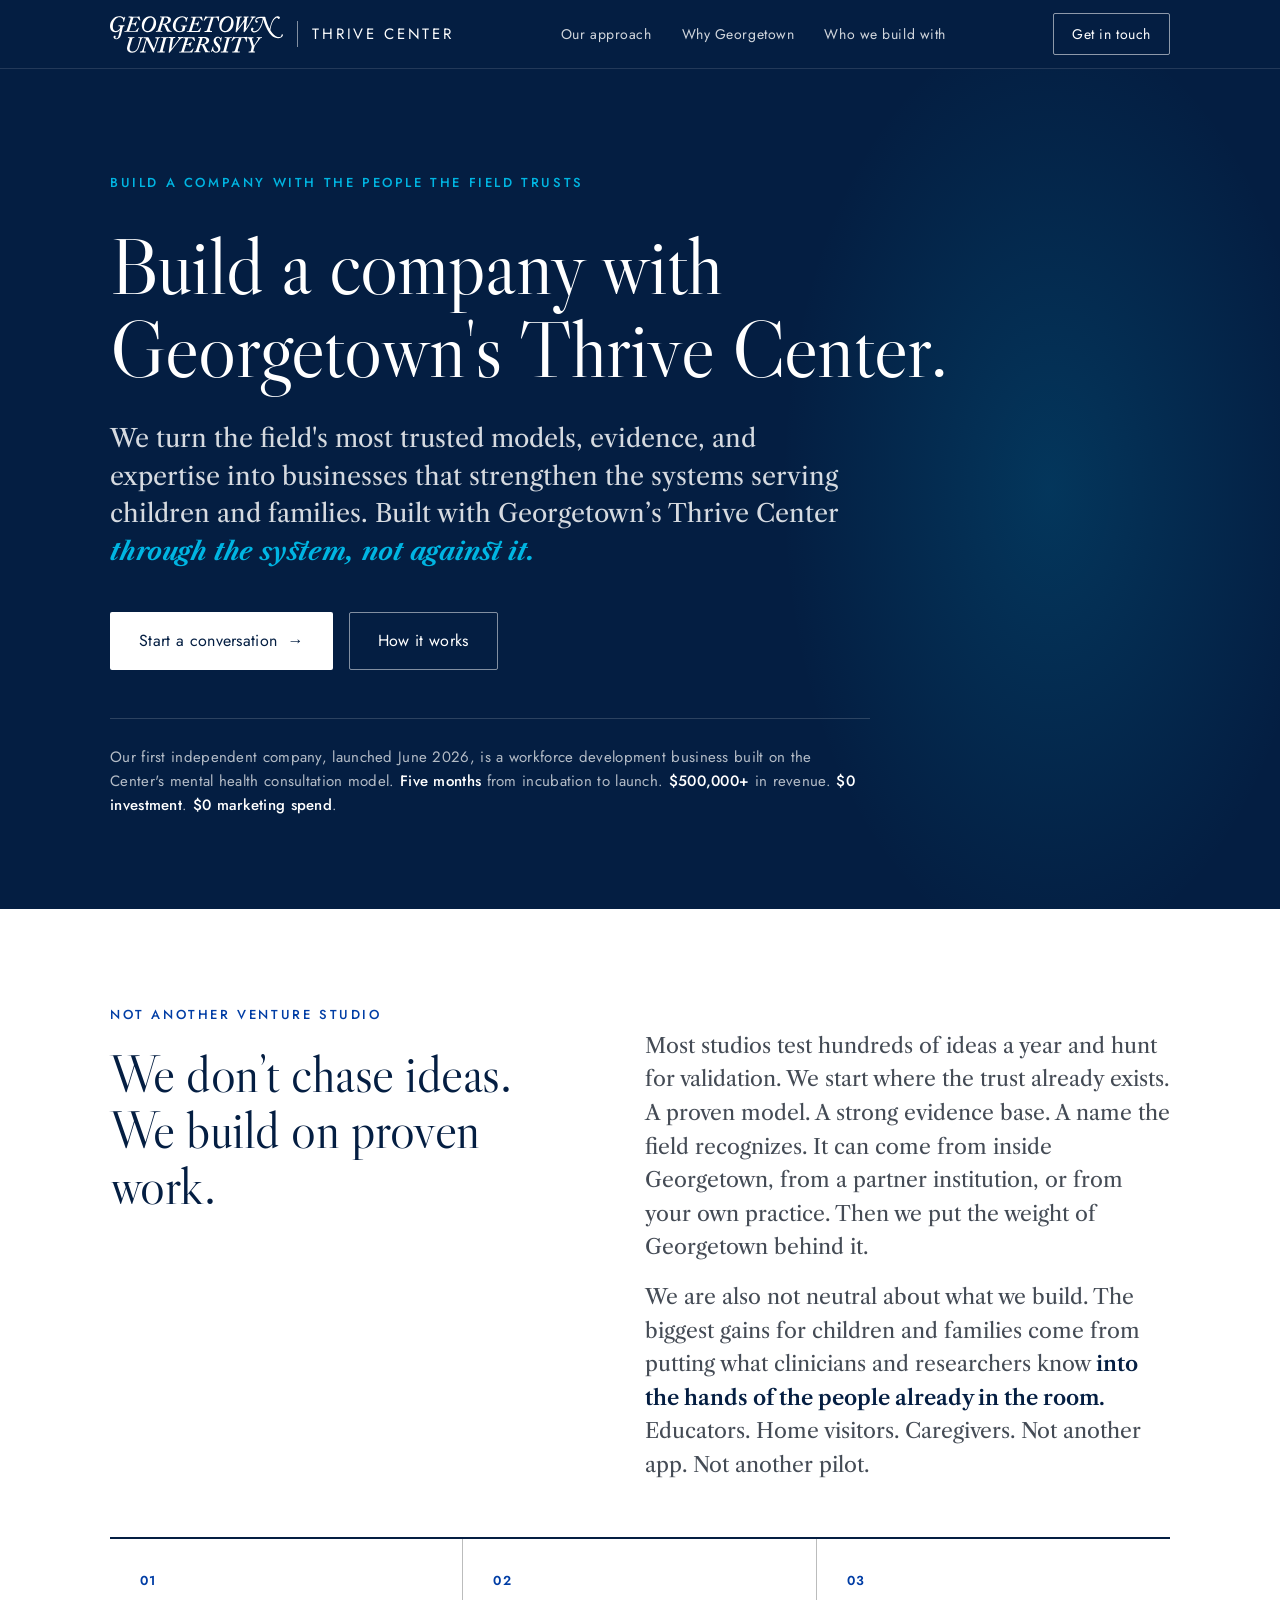
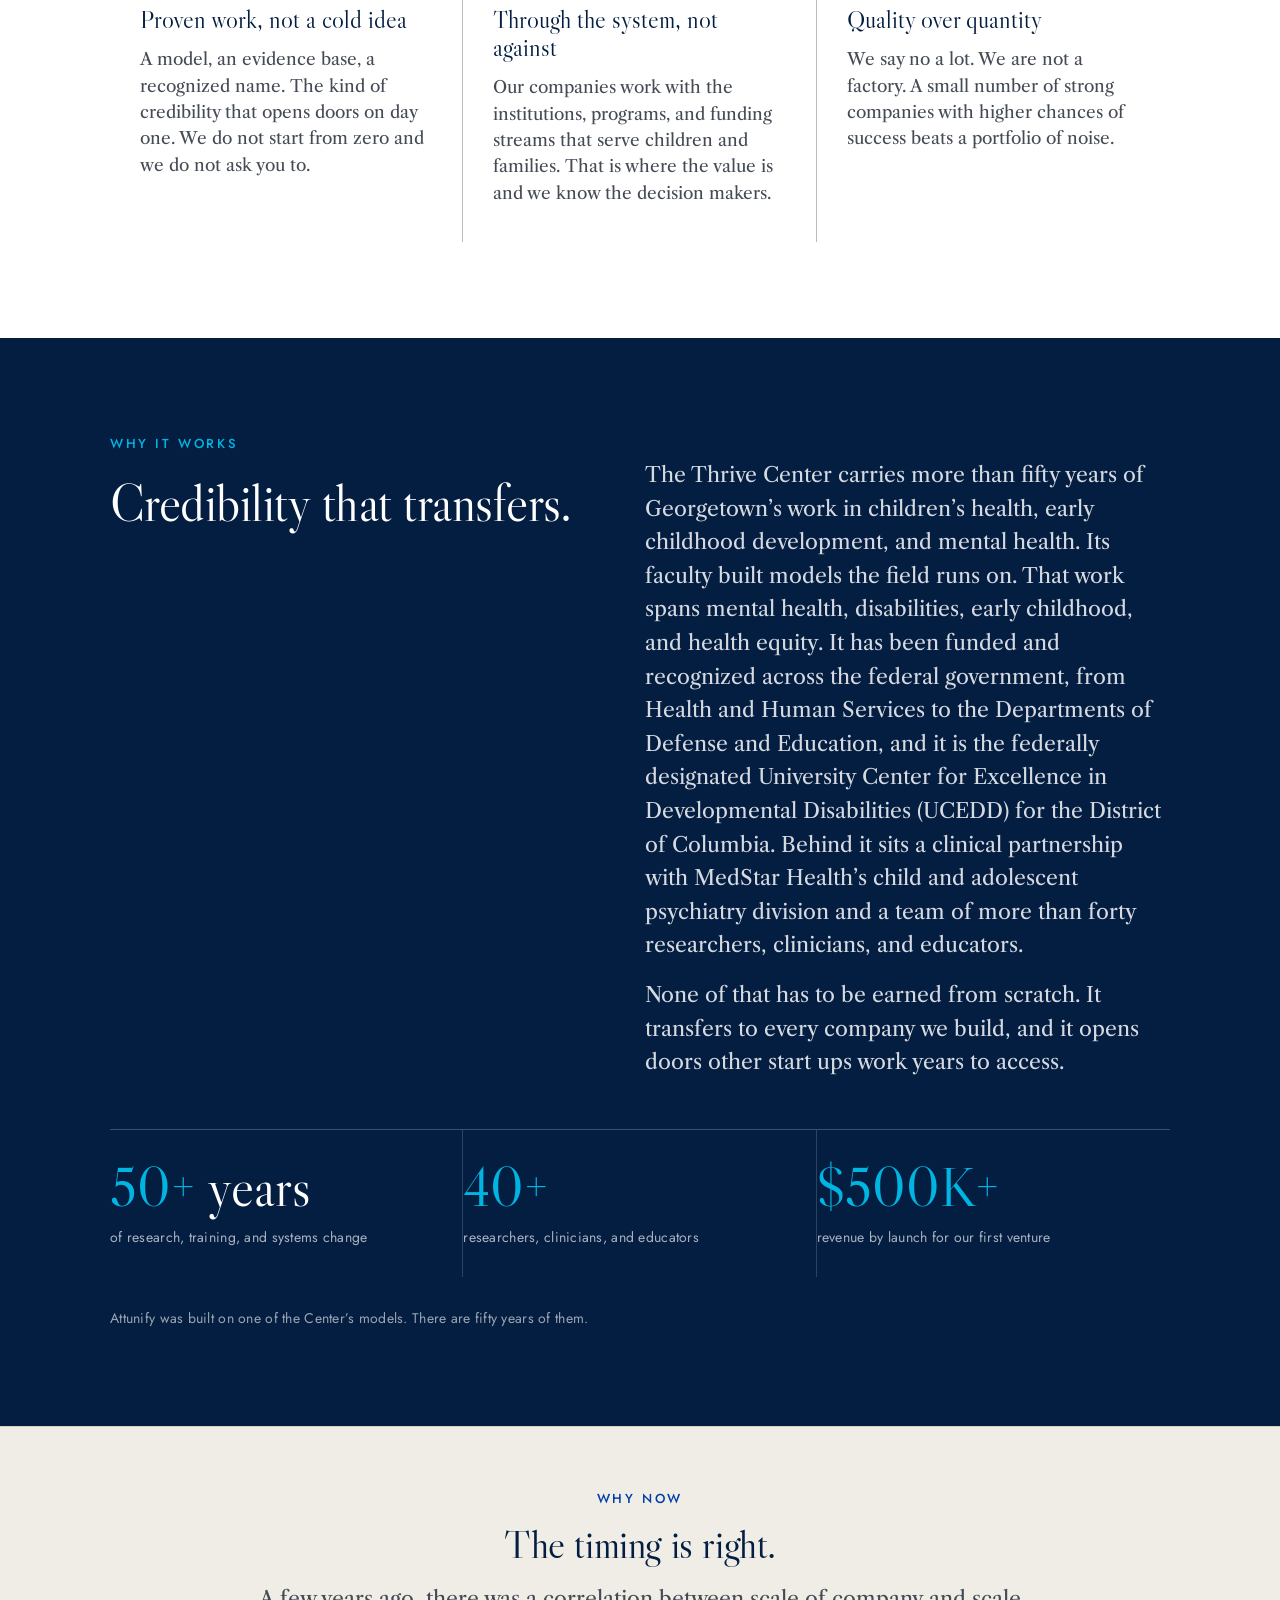
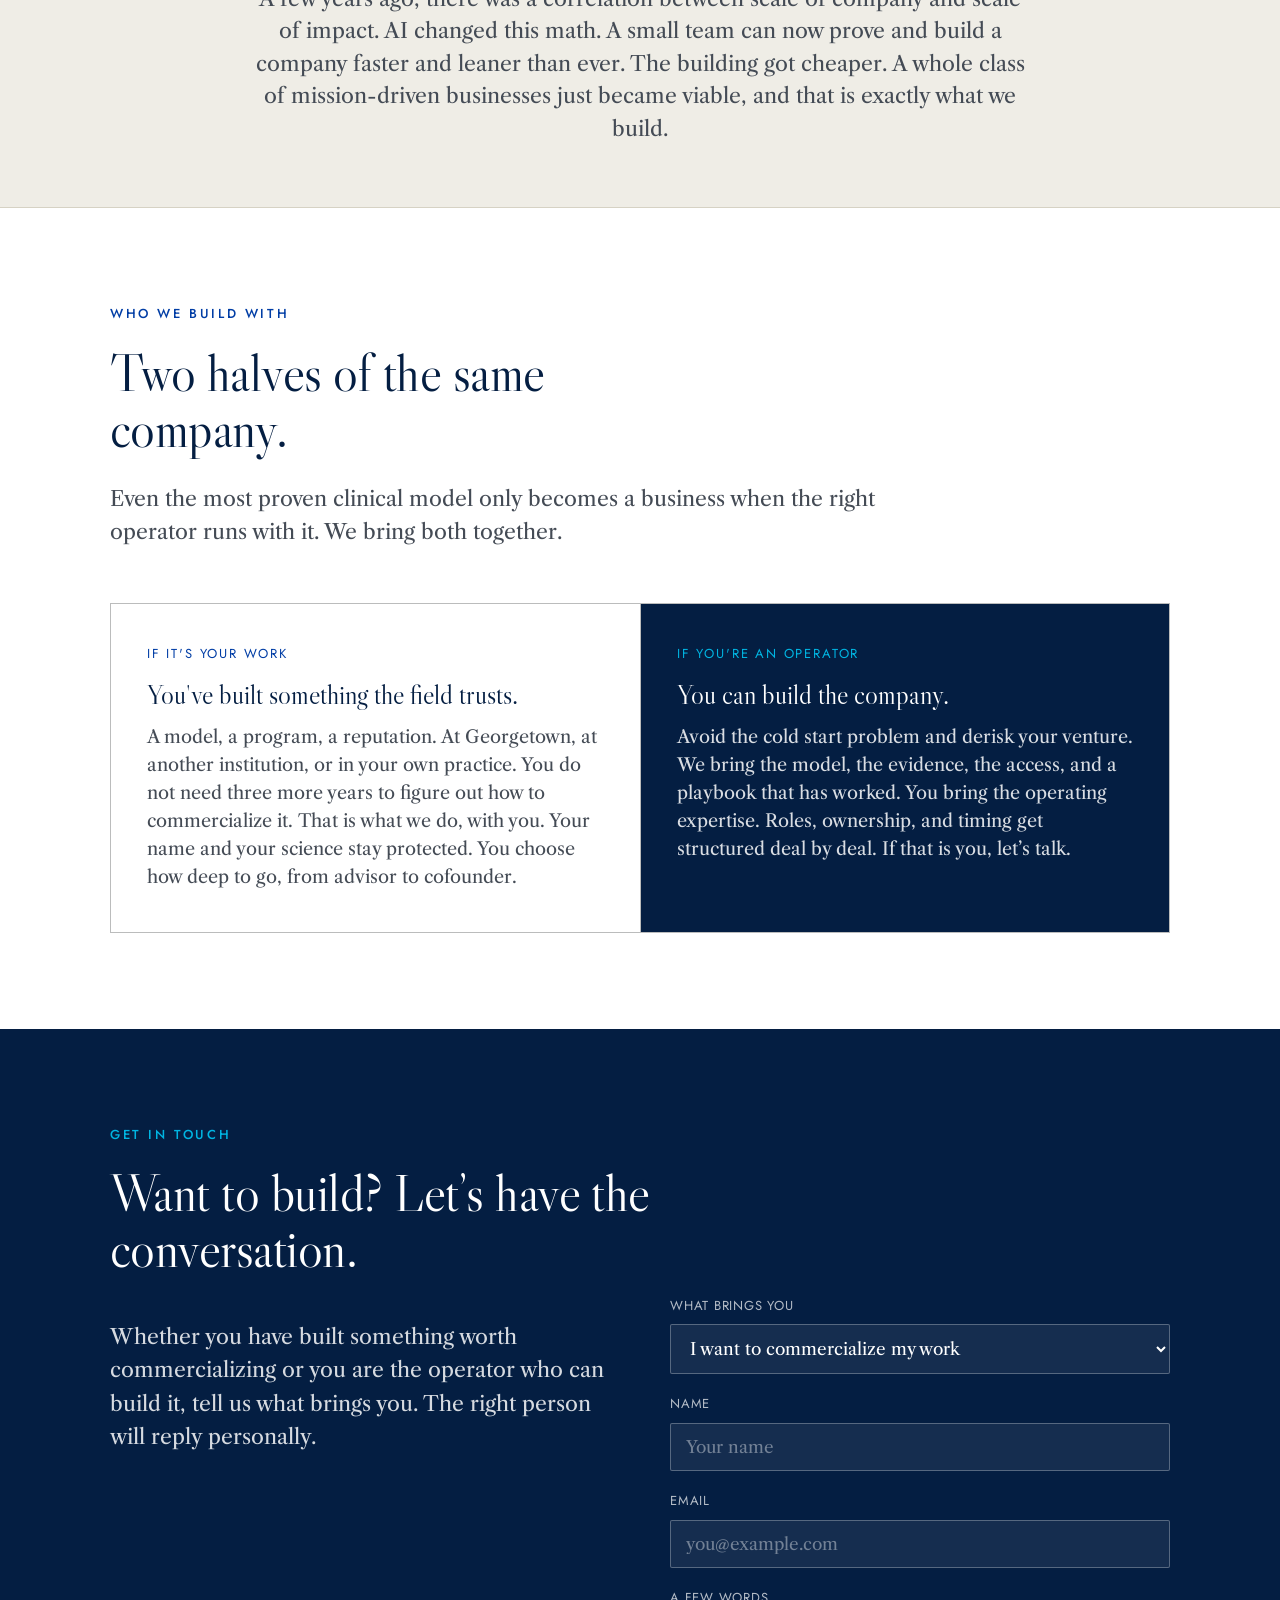
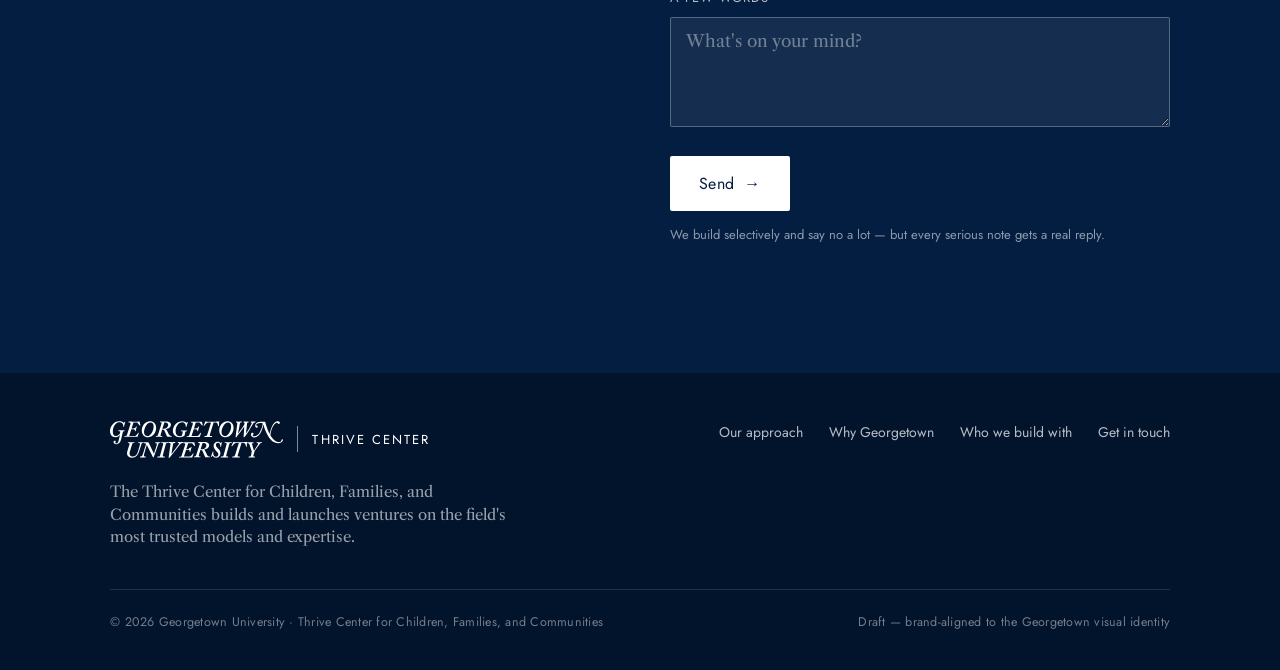
==== index.html @ 59e21670 "Broaden federal-credibility claim; keep UCEDD, drop stale SAMHSA CoE line Replace the SAMHSA/Head St" ====
<!DOCTYPE html>
<html lang="en">
<head>
<meta charset="utf-8" />
<meta name="viewport" content="width=device-width, initial-scale=1" />
<title>Georgetown University · Thrive Center — Build a company with us</title>
<meta name="description" content="We turn trusted models, evidence, and expertise from inside Georgetown's Thrive Center into businesses that strengthen the systems serving children and families. Built through the system, not against it." />
<link rel="icon" type="image/png" sizes="32x32" href="assets/favicon-32x32.png" />
<link rel="icon" type="image/png" sizes="16x16" href="assets/favicon-16x16.png" />
<link rel="apple-touch-icon" sizes="180x180" href="assets/apple-touch-icon.png" />
<link rel="shortcut icon" href="favicon.ico" />
<link rel="preconnect" href="https://fonts.googleapis.com" />
<link rel="preconnect" href="https://fonts.gstatic.com" crossorigin />
<link href="https://fonts.googleapis.com/css2?family=Jost:ital,wght@0,300..700;1,400..500&family=Libre+Caslon+Display&family=Libre+Caslon+Text:ital,wght@0,400;0,700;1,400&display=swap" rel="stylesheet" />
<style>
  :root{
    --gu-blue:#041E42;     /* Georgetown Blue · Pantone 282 — primary, dominant */
    --gu-blue-2:#012169;   /* Pantone 280 */
    --gu-royal:#003DA5;    /* Pantone 293 — brighter accent */
    --gu-cyan:#00B5E2;     /* Pantone 306 — bright accent, sparing */
    --gu-gray:#63666A;     /* Georgetown Gray · Cool Gray 10 */
    --gu-gray-2:#BBBCBC;
    --stone:#D6D2C4;       /* Pantone 7527 — warm neutral background */
    --stone-soft:#efede6;
    --paper:#ffffff;
    --ink:#1d2733;
    --ink-soft:#444b55;
    --sans:"Jost",-apple-system,Segoe UI,sans-serif;     /* Futura PT substitute */
    --serif:"Libre Caslon Text",Georgia,serif;            /* Adobe Caslon substitute */
    --display:"Libre Caslon Display","Libre Caslon Text",Georgia,serif;
  }
  *{box-sizing:border-box;margin:0;padding:0}
  html{scroll-behavior:smooth}
  body{background:var(--paper);color:var(--ink);font-family:var(--serif);font-size:19px;line-height:1.6;-webkit-font-smoothing:antialiased;text-rendering:optimizeLegibility}
  .wrap{max-width:1140px;margin:0 auto;padding:0 40px}
  a{color:inherit}
  @media(max-width:640px){.wrap{padding:0 24px}section.s{padding:64px 0}.hero-inner{padding:76px 0 64px}section.banner{padding:48px 0}}

  /* ---------- co-brand lockup ---------- */
  .lockup{display:inline-flex;align-items:center;gap:14px;text-decoration:none;line-height:1}
  .lockup .gu{font-family:var(--display);font-size:19px;letter-spacing:.005em;white-space:nowrap}
  .lockup .gu-logo{display:block;height:37px;width:auto}
  .bar .lockup .unit{font-size:15px;letter-spacing:.18em}
  .lockup .rule{width:1px;height:26px;background:currentColor;opacity:.5}
  .lockup .unit{font-family:var(--sans);font-weight:400;font-size:13px;letter-spacing:.16em;text-transform:uppercase;white-space:nowrap}
  @media(max-width:520px){.lockup .gu{font-size:16px}.lockup .gu-logo{height:30px}.lockup .rule{height:22px}.lockup .unit{font-size:11px;letter-spacing:.12em}}

  /* ---------- top bar ---------- */
  header.bar{position:sticky;top:0;z-index:50;background:var(--gu-blue);color:#fff;border-bottom:1px solid rgba(255,255,255,.12)}
  .bar-inner{display:flex;align-items:center;justify-content:space-between;height:68px}
  .bar nav{display:flex;align-items:center;gap:30px}
  .bar nav a{font-family:var(--sans);font-size:14px;letter-spacing:.04em;text-decoration:none;color:rgba(255,255,255,.82);transition:color .2s}
  .bar nav a:hover{color:var(--gu-cyan)}
  .bar .cta{font-family:var(--sans);font-size:14px;letter-spacing:.04em;text-decoration:none;border:1px solid rgba(255,255,255,.55);border-radius:2px;padding:9px 18px;color:#fff;transition:all .2s}
  .bar .cta:hover{background:#fff;color:var(--gu-blue);border-color:#fff}
  @media(max-width:760px){.bar nav a{display:none}}
  @media(max-width:520px){.bar .lockup .rule,.bar .lockup .unit{display:none}.bar .cta{padding:8px 14px;white-space:nowrap}}

  /* ---------- buttons ---------- */
  .btn{display:inline-flex;align-items:center;gap:10px;font-family:var(--sans);font-size:16px;letter-spacing:.02em;text-decoration:none;border-radius:2px;padding:15px 28px;transition:all .22s;cursor:pointer;border:1px solid transparent}
  .btn .arr{transition:transform .2s}.btn:hover .arr{transform:translateX(4px)}
  .btn-gold{background:#fff;color:var(--gu-blue)}
  .btn-gold:hover{background:var(--gu-cyan);color:var(--gu-blue)}
  .btn-blue{background:var(--gu-blue);color:#fff}
  .btn-blue:hover{background:var(--gu-royal)}
  .btn-out{border-color:rgba(255,255,255,.5);color:#fff}
  .btn-out:hover{background:rgba(255,255,255,.1)}

  /* ---------- hero ---------- */
  .hero{background:var(--gu-blue);color:#fff;position:relative;overflow:hidden}
  .hero::after{content:"";position:absolute;right:-12%;top:-30%;width:60%;height:160%;background:radial-gradient(closest-side,rgba(0,181,226,.16),transparent 70%);pointer-events:none}
  .hero-inner{padding:104px 0 92px;position:relative;z-index:1;max-width:920px}
  .eyebrow{font-family:var(--sans);font-size:13px;font-weight:500;letter-spacing:.2em;text-transform:uppercase;color:var(--gu-cyan);margin-bottom:30px}
  h1{font-family:var(--display);font-weight:400;font-size:clamp(42px,6.4vw,80px);line-height:1.04;letter-spacing:-.01em}
  .hero .sub{font-family:var(--serif);font-size:clamp(20px,2.3vw,25px);line-height:1.5;color:rgba(255,255,255,.84);max-width:760px;margin-top:30px}
  .hero .sub strong{color:var(--gu-cyan);font-weight:700;font-style:italic}
  .hero-cta{display:flex;gap:16px;align-items:center;flex-wrap:wrap;margin-top:42px}
  .hero-proof{margin-top:48px;padding-top:26px;border-top:1px solid rgba(255,255,255,.16);font-family:var(--sans);font-size:15px;letter-spacing:.02em;color:rgba(255,255,255,.7);max-width:760px}
  .hero-proof b{color:#fff;font-weight:500}

  /* ---------- sections ---------- */
  section.s{padding:96px 0}
  section.stone{background:var(--stone-soft)}
  section.blue{background:var(--gu-blue);color:#fff}
  .eyebrow-d{font-family:var(--sans);font-size:13px;font-weight:500;letter-spacing:.2em;text-transform:uppercase;color:var(--gu-royal);margin-bottom:20px}
  section.blue .eyebrow-d{color:var(--gu-cyan)}
  h2{font-family:var(--display);font-weight:400;font-size:clamp(30px,4.2vw,52px);line-height:1.08;letter-spacing:-.01em;color:var(--gu-blue);max-width:18ch}
  section.blue h2{color:#fff}
  .lead{font-family:var(--serif);font-size:21px;line-height:1.6;color:var(--ink-soft);max-width:60ch;margin-top:24px}
  section.blue .lead{color:rgba(255,255,255,.84)}
  .lead strong{color:var(--gu-blue);font-weight:600}
  section.blue .lead strong{color:#fff;font-weight:700}
  .split{display:grid;grid-template-columns:.95fr 1.05fr;gap:60px;align-items:start}
  @media(max-width:840px){.split{grid-template-columns:1fr;gap:24px}}

  /* between-section banner */
  section.banner{background:var(--stone-soft);border-top:1px solid var(--stone);border-bottom:1px solid var(--stone);padding:62px 0;text-align:center}
  section.banner .eyebrow-d{color:var(--gu-royal);margin-bottom:14px}
  .bn-lead{font-family:var(--display);font-weight:400;font-size:clamp(28px,3.6vw,40px);line-height:1.08;letter-spacing:-.01em;color:var(--gu-blue);max-width:22ch;margin:0 auto 16px}
  .bn-body{font-family:var(--serif);font-size:clamp(18px,2vw,21px);line-height:1.55;color:var(--ink-soft);max-width:60ch;margin:0 auto}

  /* three features */
  .three{display:grid;grid-template-columns:repeat(3,1fr);gap:0;margin-top:56px;border-top:2px solid var(--gu-blue)}
  @media(max-width:760px){.three{grid-template-columns:1fr}}
  .feat{padding:32px 30px 36px;border-right:1px solid var(--gu-gray-2)}
  .feat:last-child{border-right:none}
  .feat .n{font-family:var(--sans);font-size:13px;font-weight:600;letter-spacing:.1em;color:var(--gu-royal)}
  .feat h3{font-family:var(--display);font-weight:400;font-size:25px;line-height:1.12;color:var(--gu-blue);margin:14px 0 12px}
  .feat p{font-size:17px;color:var(--ink-soft);line-height:1.55}

  /* proof cards / stats */
  .stats{display:grid;grid-template-columns:repeat(3,1fr);gap:0;margin-top:50px;border-top:1px solid rgba(255,255,255,.22)}
  @media(max-width:680px){.stats{grid-template-columns:1fr}}
  .stat{padding:30px 26px 30px 0;border-right:1px solid rgba(255,255,255,.16)}
  .stat:last-child{border-right:none}
  .stat .big{font-family:var(--display);font-size:clamp(36px,4.6vw,54px);line-height:1;color:#fff}
  .stat .big b{color:var(--gu-cyan);font-weight:400}
  .stat .lab{font-family:var(--sans);font-size:14px;letter-spacing:.02em;color:rgba(255,255,255,.66);margin-top:14px;line-height:1.4}
  .proofline{font-family:var(--sans);font-size:14px;letter-spacing:.02em;color:rgba(255,255,255,.6);margin-top:30px}

  /* audience */
  .aud{display:grid;grid-template-columns:1fr 1fr;gap:0;margin-top:54px;border:1px solid var(--gu-gray-2)}
  @media(max-width:760px){.aud{grid-template-columns:1fr}}
  .aud .col{padding:40px 36px}
  .aud .col+.col{border-left:1px solid var(--gu-gray-2)}
  @media(max-width:760px){.aud .col+.col{border-left:none;border-top:1px solid var(--gu-gray-2)}}
  .aud .col.lead-col{background:var(--gu-blue);color:#fff}
  .aud .k{font-family:var(--sans);font-size:13px;letter-spacing:.14em;text-transform:uppercase;color:var(--gu-royal);margin-bottom:16px}
  .aud .col.lead-col .k{color:var(--gu-cyan)}
  .aud h3{font-family:var(--display);font-weight:400;font-size:27px;line-height:1.1;color:var(--gu-blue);margin-bottom:14px}
  .aud .col.lead-col h3{color:#fff}
  .aud p{font-size:18px;line-height:1.55;color:var(--ink-soft)}
  .aud .col.lead-col p{color:rgba(255,255,255,.85)}

  /* contact */
  .contact-grid{display:grid;grid-template-columns:1fr 1fr;gap:60px;align-items:start;margin-top:18px}
  @media(max-width:840px){.contact-grid{grid-template-columns:1fr;gap:34px}}
  .field{margin-bottom:20px}
  .field label{display:block;font-family:var(--sans);font-size:13px;letter-spacing:.06em;text-transform:uppercase;color:rgba(255,255,255,.7);margin-bottom:8px}
  .field input,.field select,.field textarea{width:100%;font-family:var(--serif);font-size:17px;color:#fff;background:rgba(255,255,255,.07);border:1px solid rgba(255,255,255,.28);border-radius:2px;padding:13px 15px}
  .field textarea{min-height:110px;resize:vertical}
  .field input::placeholder,.field textarea::placeholder{color:rgba(255,255,255,.4)}
  .field input:focus,.field select:focus,.field textarea:focus{outline:none;border-color:var(--gu-cyan)}
  .field select option{color:#041E42}
  .note{font-family:var(--sans);font-size:13px;color:rgba(255,255,255,.55);margin-top:14px}
  .stub{font-family:var(--sans);font-size:13px;letter-spacing:.02em;color:var(--gu-cyan);border:1px dashed rgba(0,181,226,.5);border-radius:2px;padding:12px 16px;margin-bottom:24px}
  .hp{position:absolute!important;left:-9999px!important;width:1px;height:1px;opacity:0}
  .form-status{font-family:var(--sans);font-size:14px;letter-spacing:.01em;margin-top:14px;min-height:1.2em}
  .form-status.sending{color:rgba(255,255,255,.7)}
  .form-status.ok{color:var(--gu-cyan)}
  .form-status.err{color:#ff9b9b}
  .form-success{border:1px solid rgba(0,181,226,.55);background:rgba(0,181,226,.09);border-radius:3px;padding:36px 30px;text-align:center;animation:fu .5s cubic-bezier(.2,.7,.2,1) both}
  .form-success .fs-icon{width:56px;height:56px;margin:0 auto 18px;border-radius:50%;background:var(--gu-cyan);color:var(--gu-blue);font-size:30px;line-height:56px;font-weight:700}
  .form-success .fs-title{font-family:var(--display);font-weight:400;font-size:clamp(26px,3vw,32px);color:#fff;margin-bottom:12px}
  .form-success .fs-msg{font-family:var(--serif);font-size:18px;line-height:1.55;color:rgba(255,255,255,.85);max-width:44ch;margin:0 auto}
  .btn[disabled]{opacity:.6;cursor:default}

  /* footer */
  footer{background:#02132c;color:rgba(255,255,255,.7);padding:48px 0 38px}
  .foot-top{display:flex;justify-content:space-between;align-items:flex-start;gap:30px;flex-wrap:wrap}
  .foot-desc{font-family:var(--serif);font-size:15px;max-width:42ch;margin-top:14px;line-height:1.5;color:rgba(255,255,255,.6)}
  .foot-links{display:flex;gap:26px;flex-wrap:wrap;font-family:var(--sans);font-size:14px}
  .foot-links a{color:rgba(255,255,255,.72);text-decoration:none}
  .foot-links a:hover{color:var(--gu-cyan)}
  .foot-base{margin-top:40px;padding-top:22px;border-top:1px solid rgba(255,255,255,.12);font-family:var(--sans);font-size:12.5px;letter-spacing:.02em;color:rgba(255,255,255,.45);display:flex;justify-content:space-between;flex-wrap:wrap;gap:10px}

  .fu{opacity:0;transform:translateY(16px);animation:fu .8s cubic-bezier(.2,.7,.2,1) forwards}
  @keyframes fu{to{opacity:1;transform:none}}
  .d1{animation-delay:.05s}.d2{animation-delay:.16s}.d3{animation-delay:.27s}.d4{animation-delay:.38s}
  @media(prefers-reduced-motion:reduce){.fu{animation:none;opacity:1;transform:none}}
</style>
</head>
<body>

<header class="bar">
  <div class="wrap bar-inner">
    <a href="#top" class="lockup" style="color:#fff">
      <img class="gu-logo" src="assets/georgetown-logo.svg" alt="Georgetown University" width="172" height="37" />
      <span class="rule"></span>
      <span class="unit">Thrive Center</span>
    </a>
    <nav>
      <a href="#approach">Our approach</a>
      <a href="#why">Why Georgetown</a>
      <a href="#build-with">Who we build with</a>
    </nav>
    <a href="#contact" class="cta">Get in touch</a>
  </div>
</header>

<section class="hero" id="top">
  <div class="wrap">
    <div class="hero-inner">
      <div class="eyebrow fu d1">Build a company with the people the field trusts</div>
      <h1 class="fu d2">Build a company with Georgetown's Thrive Center.</h1>
      <p class="sub fu d3">We turn the field's most trusted models, evidence, and expertise into businesses that strengthen the systems serving children and families. Built with Georgetown’s Thrive Center <strong>through the system, not against it.</strong></p>
      <div class="hero-cta fu d4">
        <a href="#contact" class="btn btn-gold">Start a conversation <span class="arr">&rarr;</span></a>
        <a href="#approach" class="btn btn-out">How it works</a>
      </div>
      <p class="hero-proof fu d4">Our first independent company, launched June 2026, is a workforce development business built on the Center's mental health consultation model. <b>Five months</b> from incubation to launch. <b>$500,000+</b> in revenue. <b>$0 investment</b>. <b>$0 marketing spend</b>.</p>
    </div>
  </div>
</section>

<section class="s" id="approach">
  <div class="wrap">
    <div class="split">
      <div>
        <div class="eyebrow-d">Not another venture studio</div>
        <h2>We don’t chase ideas. We build on proven work.</h2>
      </div>
      <div>
        <p class="lead">Most studios test hundreds of ideas a year and hunt for validation. We start where the trust already exists. A proven model. A strong evidence base. A name the field recognizes. It can come from inside Georgetown, from a partner institution, or from your own practice. Then we put the weight of Georgetown behind it.</p>
        <p class="lead" style="margin-top:16px">We are also not neutral about what we build. The biggest gains for children and families come from putting what clinicians and researchers know  <strong>into the hands of the people already in the room.</strong> Educators. Home visitors. Caregivers. Not another app. Not another pilot.</p>
      </div>
    </div>
    <div class="three">
      <div class="feat"><div class="n">01</div><h3>Proven work, not a cold idea</h3><p>A model, an evidence base, a recognized name. The kind of credibility that opens doors on day one. We do not start from zero and we do not ask you to.</p></div>
      <div class="feat"><div class="n">02</div><h3>Through the system, not against</h3><p>Our companies work with the institutions, programs, and funding streams that serve children and families. That is where the value is and we know the decision makers.</p></div>
      <div class="feat"><div class="n">03</div><h3>Quality over quantity</h3><p>We say no a lot. We are not a factory. A small number of strong companies with higher chances of success beats a portfolio of noise.</p></div>
    </div>
  </div>
</section>

<section class="s blue" id="why">
  <div class="wrap">
    <div class="split">
      <div>
        <div class="eyebrow-d">Why it works</div>
        <h2>Credibility that transfers.</h2>
      </div>
      <div>
        <p class="lead">The Thrive Center carries more than fifty years of Georgetown’s work in children’s health, early childhood development, and mental health. Its faculty built models the field runs on.  That work spans mental health, disabilities, early childhood, and health equity. It has been funded and recognized across the federal government, from Health and Human Services to the Departments of Defense and Education, and it is the federally designated University Center for Excellence in Developmental Disabilities (UCEDD) for the District of Columbia. Behind it sits a clinical partnership with MedStar Health’s child and adolescent psychiatry division and a team of more than forty researchers, clinicians, and educators.</p>
        <p class="lead" style="margin-top:16px">None of that has to be earned from scratch. It transfers to every company we build, and it opens doors other start ups work years to access. </p>
      </div>
    </div>
    <div class="stats">
      <div class="stat"><div class="big"><b>50+</b> years</div><div class="lab">of research, training, and systems change</div></div>
      <div class="stat"><div class="big"><b>40+</b></div><div class="lab">researchers, clinicians, and educators</div></div>
      <div class="stat"><div class="big"><b>$500K+</b></div><div class="lab">revenue by launch for our first venture</div></div>
    </div>
    <p class="proofline">Attunify was built on one of the Center’s models. There are fifty years of them.</p>
  </div>
</section>

<section class="banner">
  <div class="wrap">
    <div class="eyebrow-d">Why now</div>
    <h3 class="bn-lead">The timing is right.</h3>
    <p class="bn-body">A few years ago, there was a correlation between scale of company and scale of impact. AI changed this math. A small team can now prove and build a company faster and leaner than ever. The building got cheaper. A whole class of mission-driven businesses just became viable, and that is exactly what we build.</p>
  </div>
</section>

<section class="s" id="build-with">
  <div class="wrap">
    <div class="eyebrow-d">Who we build with</div>
    <h2>Two halves of the same company.</h2>
    <p class="lead">Even the most proven clinical model only becomes a business when the right operator runs with it. We bring both together.</p>
    <div class="aud">
      <div class="col">
        <div class="k">If it's your work</div>
        <h3>You've built something the field trusts.</h3>
        <p>A model, a program, a reputation. At Georgetown, at another institution, or in your own practice. You do not need three more years to figure out how to commercialize it. That is what we do, with you. Your name and your science stay protected. You choose how deep to go, from advisor to cofounder.</p>
      </div>
      <div class="col lead-col">
        <div class="k">If you're an operator</div>
        <h3>You can build the company.</h3>
        <p>Avoid the cold start problem and derisk your venture. We bring the model, the evidence, the access, and a playbook that has worked. You bring the operating expertise. Roles, ownership, and timing get structured deal by deal. If that is you, let’s talk.</p>
      </div>
    </div>
  </div>
</section>

<section class="s blue" id="contact">
  <div class="wrap">
    <div class="eyebrow-d">Get in touch</div>
    <h2>Want to build? Let’s have the conversation.</h2>
    <div class="contact-grid">
      <div>
        <p class="lead">Whether you have built something worth commercializing or you are the operator who can build it, tell us what brings you. The right person will reply personally.</p>
      </div>
      <div>
        <form id="contact-form" action="https://api.web3forms.com/submit" method="POST">
          <input type="hidden" name="access_key" value="27571797-0ad7-42b8-8a13-3ae2a6af7891" />
          <input type="hidden" name="subject" value="New inquiry from the Thrive Studio site" />
          <input type="hidden" name="from_name" value="Thrive Studio website" />
          <input type="checkbox" name="botcheck" class="hp" tabindex="-1" autocomplete="off" aria-hidden="true" />
          <div class="field"><label for="who">What brings you</label>
            <select id="who" name="What brings you">
              <option>I want to commercialize my work</option>
              <option>I'd like to operate a company</option>
              <option>Partnership or funding</option>
              <option>Something else</option>
            </select>
          </div>
          <div class="field"><label for="name">Name</label><input id="name" name="Name" type="text" placeholder="Your name" required /></div>
          <div class="field"><label for="email">Email</label><input id="email" name="email" type="email" placeholder="you@example.com" required /></div>
          <div class="field"><label for="msg">A few words</label><textarea id="msg" name="Message" placeholder="What's on your mind?"></textarea></div>
          <button class="btn btn-gold" type="submit">Send <span class="arr">&rarr;</span></button>
          <p class="note">We build selectively and say no a lot — but every serious note gets a real reply.</p>
          <p class="form-status" id="form-status" role="status" aria-live="polite"></p>
        </form>
        <div id="form-success" class="form-success" role="status" aria-live="polite" hidden>
          <div class="fs-icon" aria-hidden="true">&#10003;</div>
          <h3 class="fs-title">Your note is in.</h3>
          <p class="fs-msg">Thanks for reaching out — the right person will follow up with you personally.</p>
        </div>
      </div>
    </div>
  </div>
</section>

<footer>
  <div class="wrap">
    <div class="foot-top">
      <div>
        <a href="#top" class="lockup" style="color:#fff">
          <img class="gu-logo" src="assets/georgetown-logo.svg" alt="Georgetown University" width="172" height="37" />
          <span class="rule"></span>
          <span class="unit">Thrive Center</span>
        </a>
        <p class="foot-desc">The Thrive Center for Children, Families, and Communities builds and launches ventures on the field's most trusted models and expertise.</p>
      </div>
      <div class="foot-links">
        <a href="#approach">Our approach</a>
        <a href="#why">Why Georgetown</a>
        <a href="#build-with">Who we build with</a>
        <a href="#contact">Get in touch</a>
      </div>
    </div>
    <div class="foot-base">
      <span>© 2026 Georgetown University · Thrive Center for Children, Families, and Communities</span>
      <span>Draft — brand-aligned to the Georgetown visual identity</span>
    </div>
  </div>
</footer>
<script>
(function(){
  var form = document.getElementById('contact-form');
  if(!form) return;
  var status = document.getElementById('form-status');
  var btn = form.querySelector('button[type=submit]');
  form.addEventListener('submit', function(e){
    e.preventDefault();
    if(form.botcheck && form.botcheck.checked) return; // honeypot tripped
    var data = Object.fromEntries(new FormData(form).entries());
    status.className = 'form-status sending';
    status.textContent = 'Sending…';
    btn.disabled = true;
    fetch('https://api.web3forms.com/submit', {
      method: 'POST',
      headers: {'Content-Type':'application/json','Accept':'application/json'},
      body: JSON.stringify(data)
    })
    .then(function(r){ return r.json(); })
    .then(function(json){
      if(json.success){
        form.reset();
        form.style.display = 'none';
        var ok = document.getElementById('form-success');
        if(ok){ ok.hidden = false; ok.scrollIntoView({behavior:'smooth', block:'center'}); }
      } else {
        status.className = 'form-status err';
        status.textContent = (json.message || 'Something went wrong') + '. You can also email contact@thrive-incubator.com directly.';
      }
    })
    .catch(function(){
      status.className = 'form-status err';
      status.textContent = 'Network error. Please email contact@thrive-incubator.com directly.';
    })
    .finally(function(){ btn.disabled = false; });
  });
})();
</script>
</body>
</html>
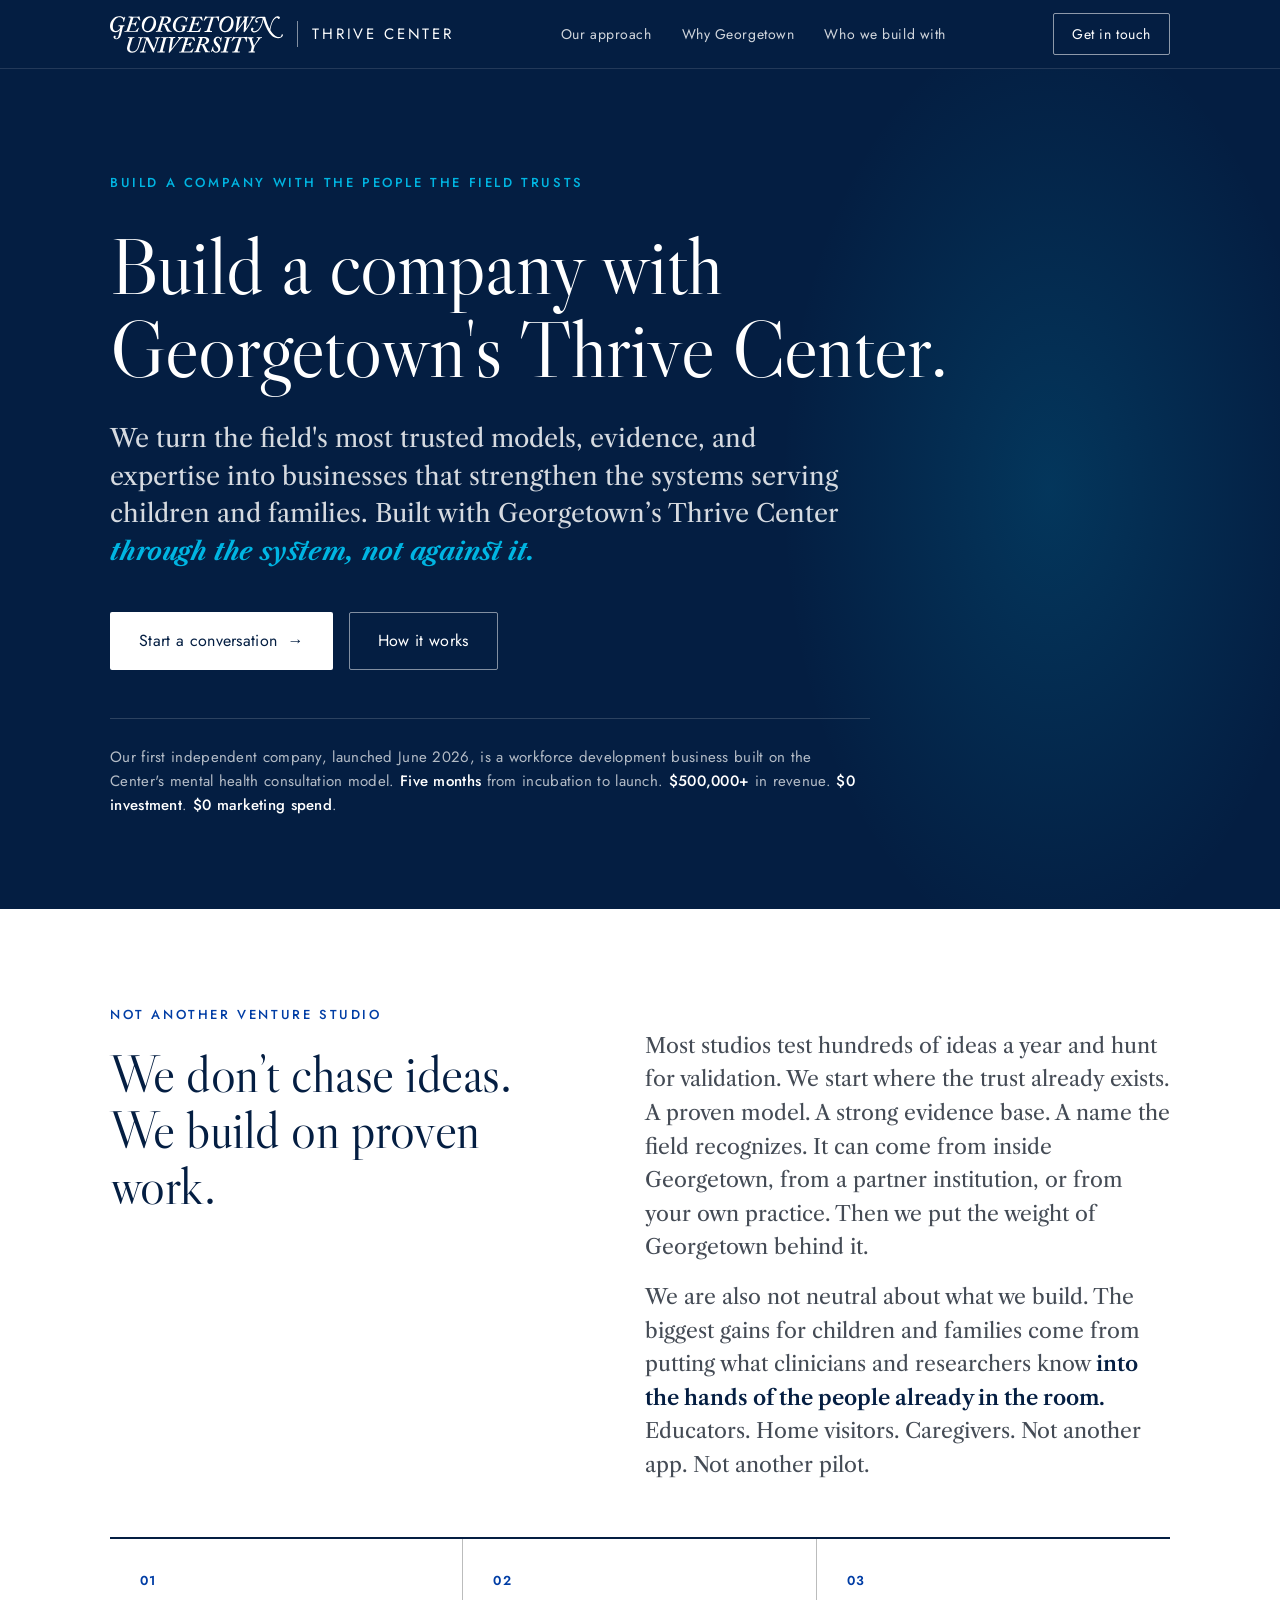
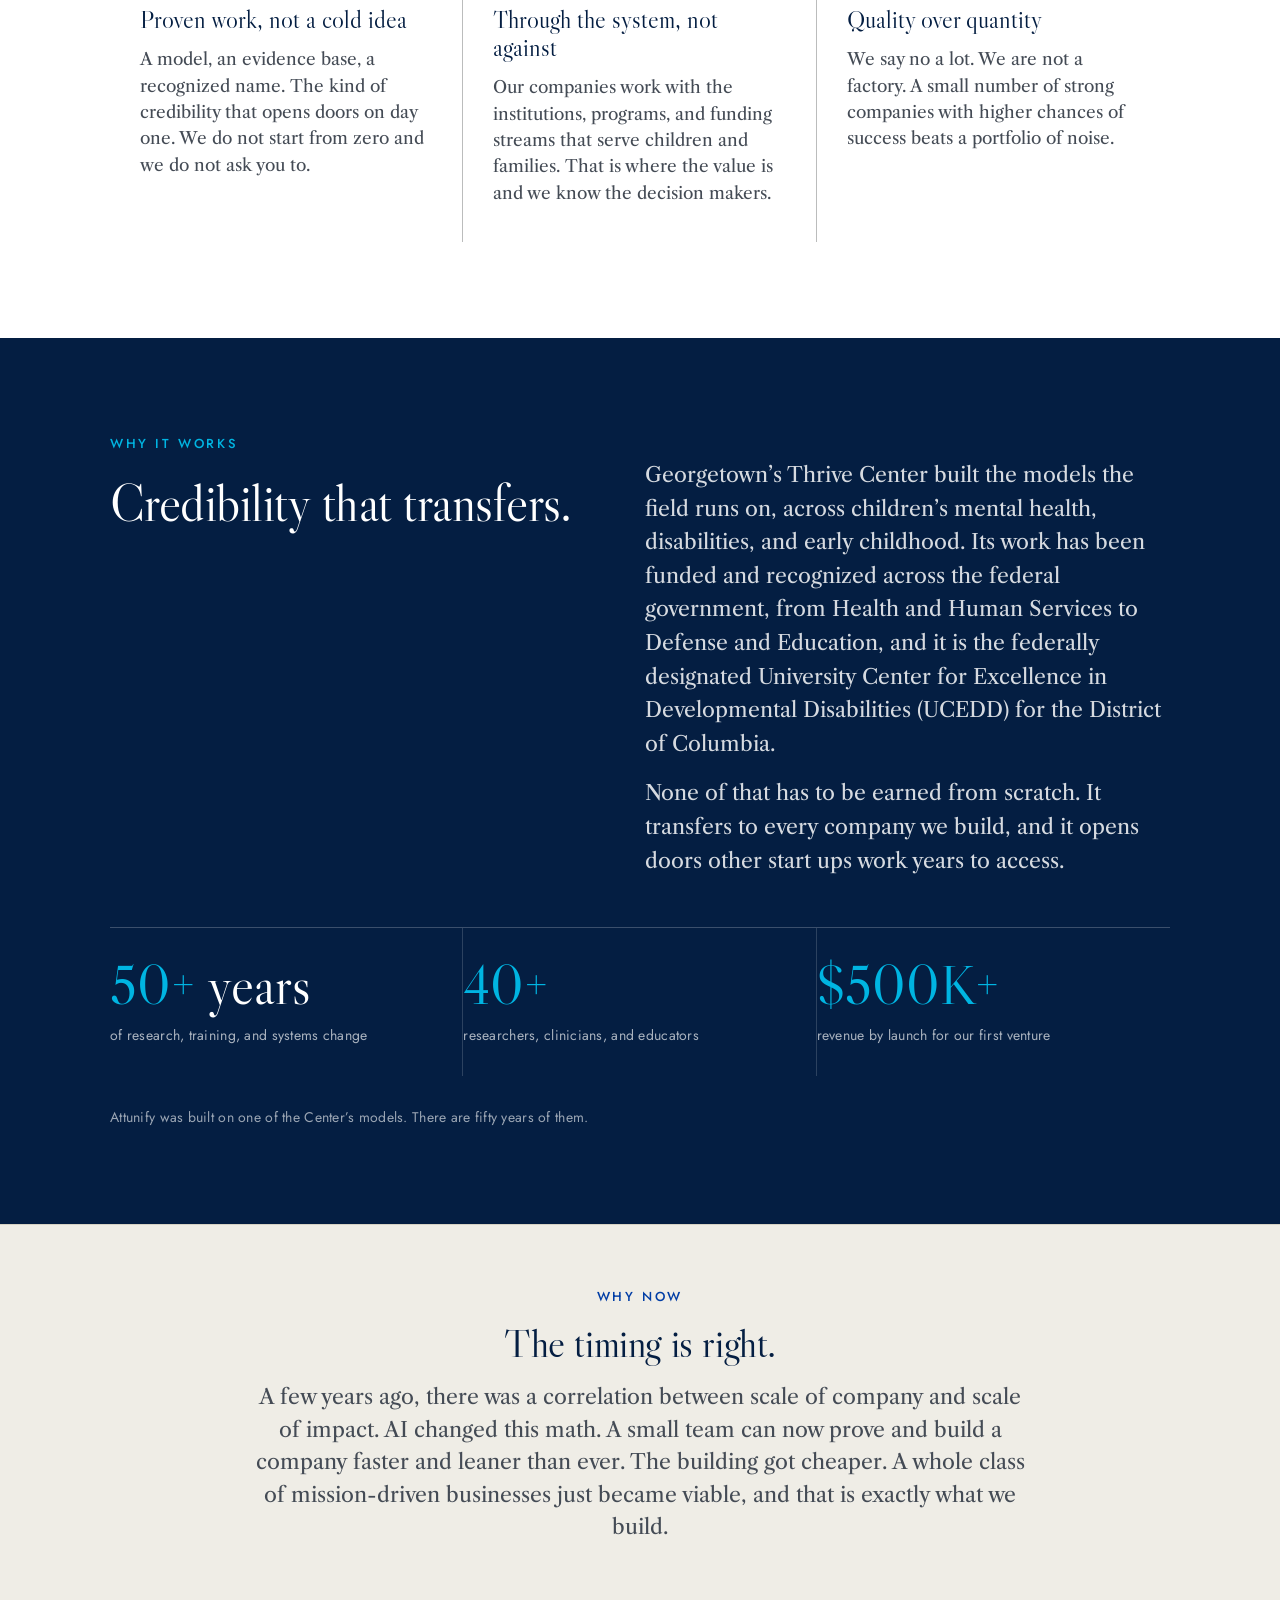
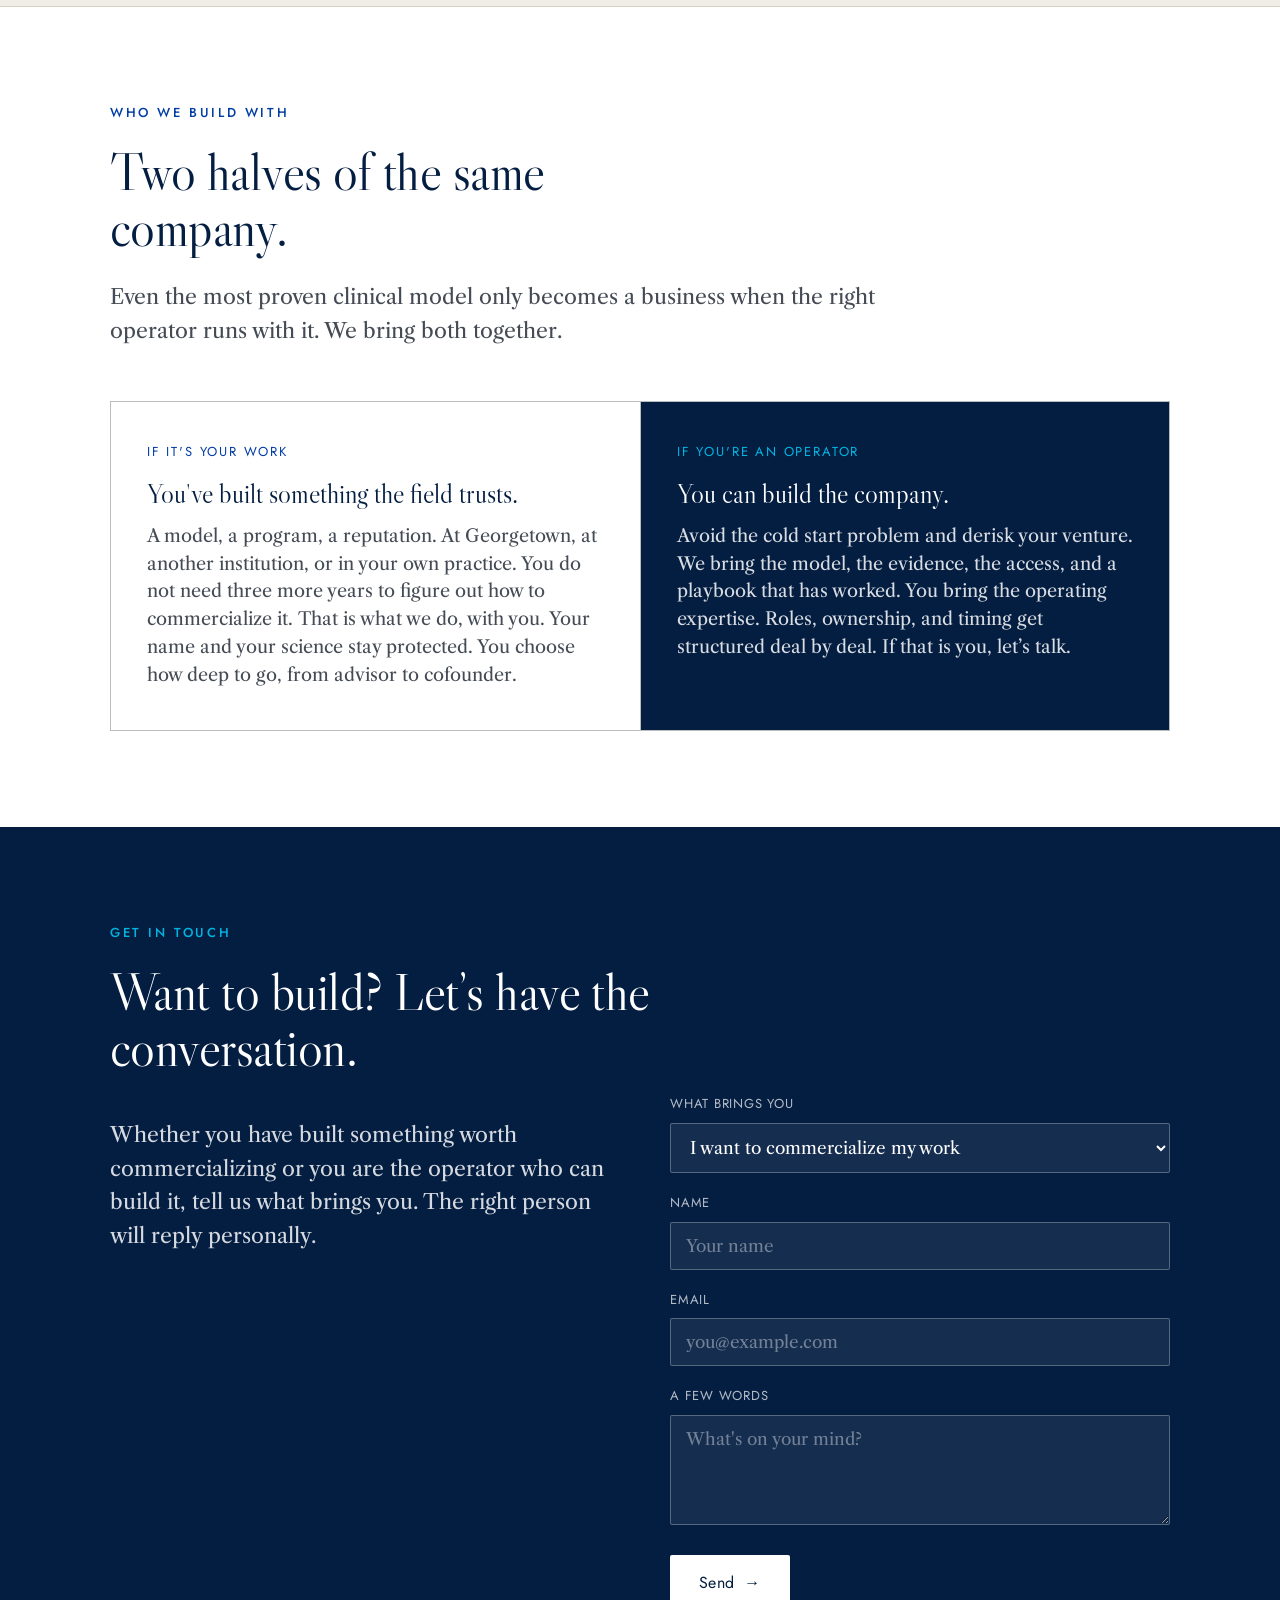
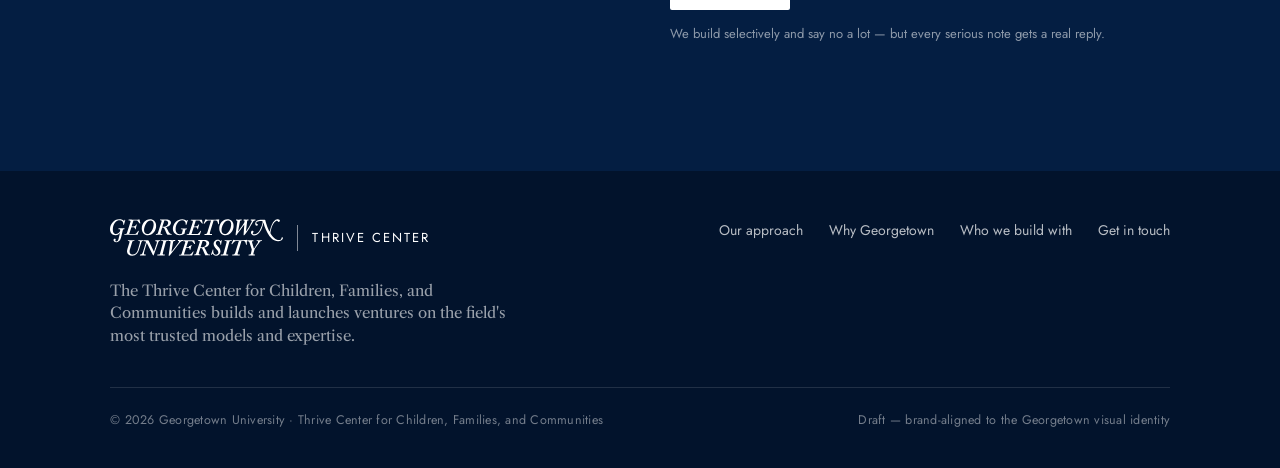
==== commit 27b62754: "Shorten Why-it-works credibility paragraph to two sentences Drop the fifty-years / forty-researchers" ====
--- a/index.html
+++ b/index.html
@@ -231,7 +231,7 @@
         <h2>Credibility that transfers.</h2>
       </div>
       <div>
-        <p class="lead">The Thrive Center carries more than fifty years of Georgetown’s work in children’s health, early childhood development, and mental health. Its faculty built models the field runs on.  That work spans mental health, disabilities, early childhood, and health equity. It has been funded and recognized across the federal government, from Health and Human Services to the Departments of Defense and Education, and it is the federally designated University Center for Excellence in Developmental Disabilities (UCEDD) for the District of Columbia. Behind it sits a clinical partnership with MedStar Health’s child and adolescent psychiatry division and a team of more than forty researchers, clinicians, and educators.</p>
+        <p class="lead">Georgetown’s Thrive Center built the models the field runs on, across children’s mental health, disabilities, and early childhood. Its work has been funded and recognized across the federal government, from Health and Human Services to Defense and Education, and it is the federally designated University Center for Excellence in Developmental Disabilities (UCEDD) for the District of Columbia.</p>
         <p class="lead" style="margin-top:16px">None of that has to be earned from scratch. It transfers to every company we build, and it opens doors other start ups work years to access. </p>
       </div>
     </div>
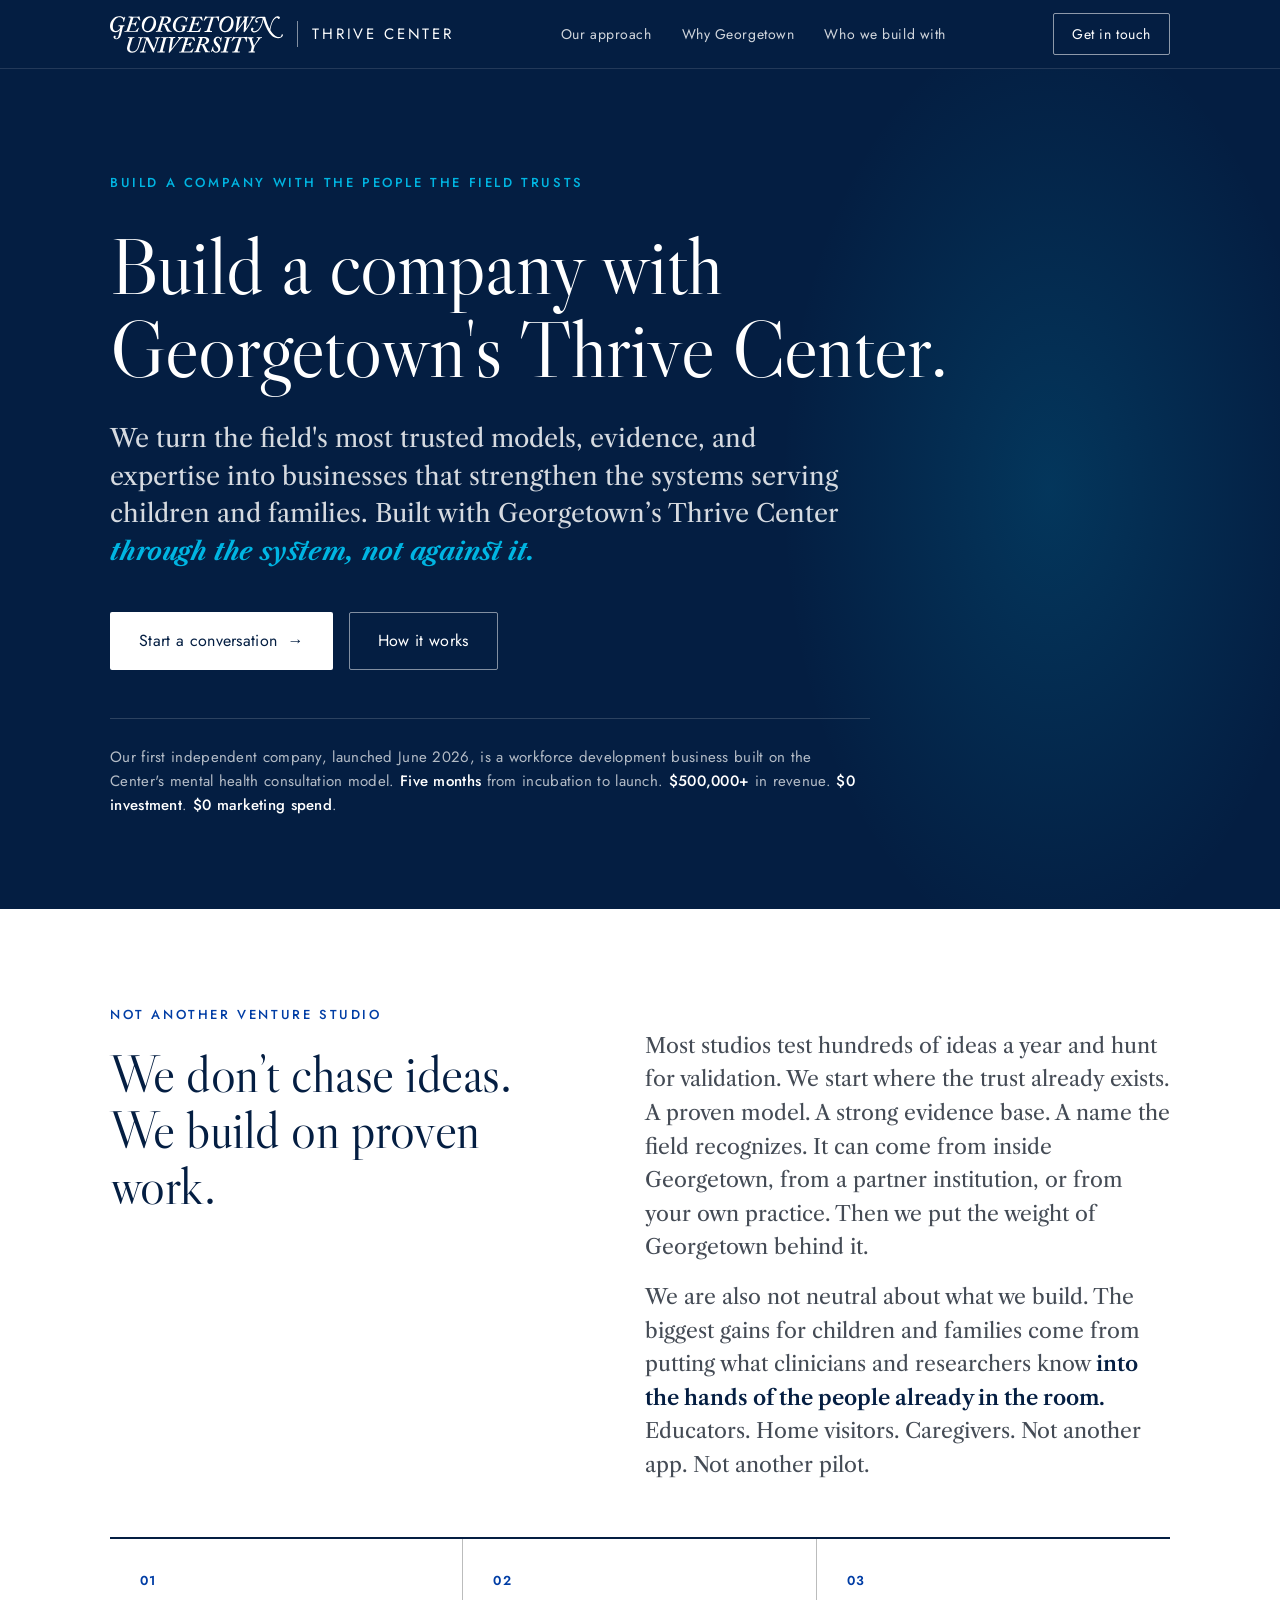
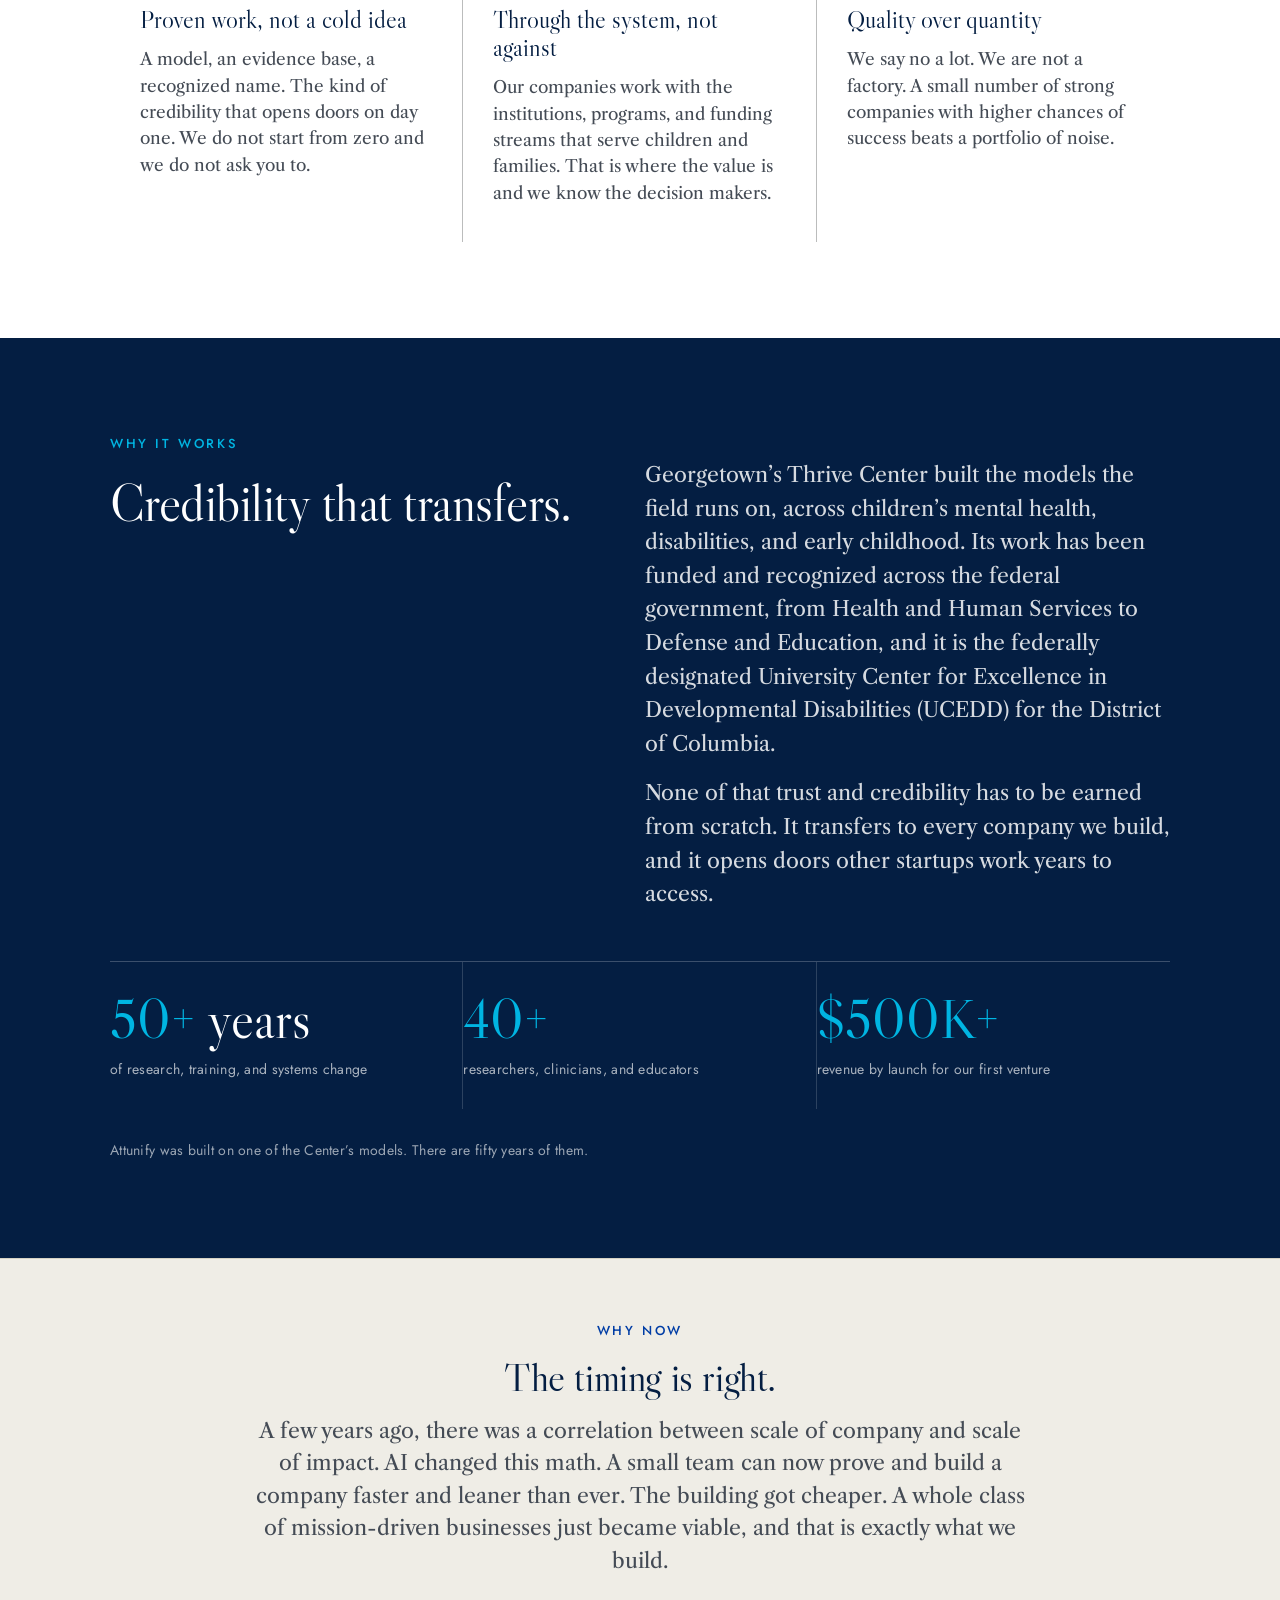
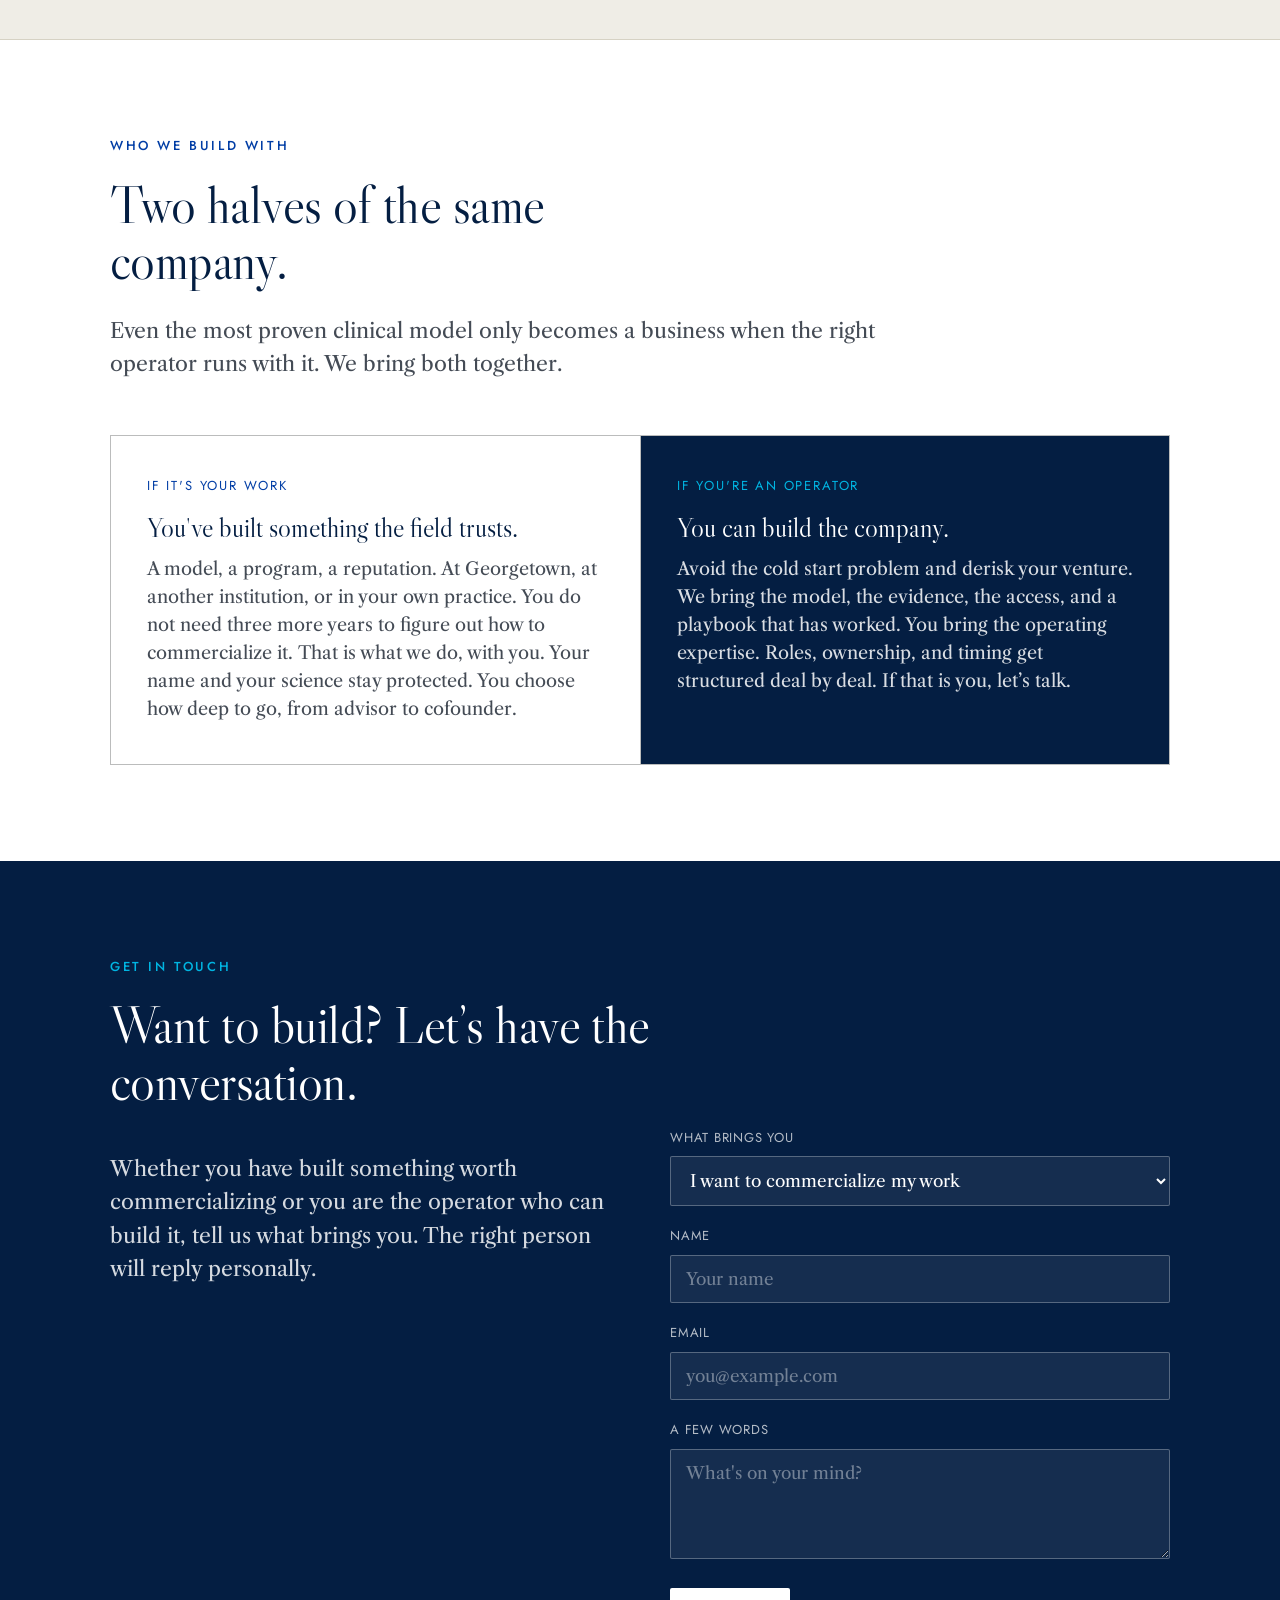
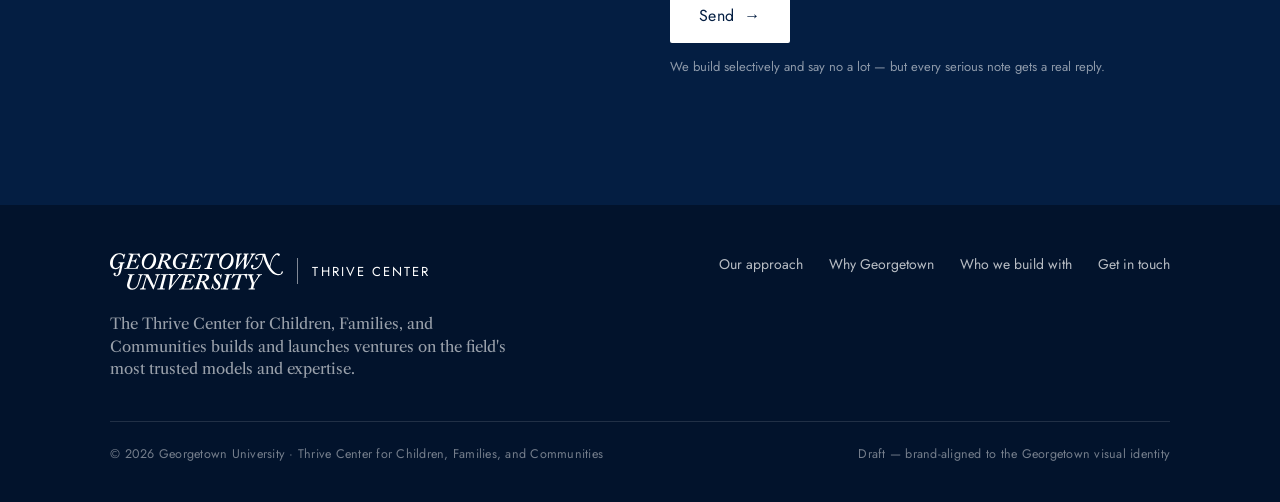
==== commit cc127750: "Fix 'startups' spelling and trailing space in credibility paragraph Co-Authored-By: Claude Opus 4.8 " ====
--- a/index.html
+++ b/index.html
@@ -232,7 +232,7 @@
       </div>
       <div>
         <p class="lead">Georgetown’s Thrive Center built the models the field runs on, across children’s mental health, disabilities, and early childhood. Its work has been funded and recognized across the federal government, from Health and Human Services to Defense and Education, and it is the federally designated University Center for Excellence in Developmental Disabilities (UCEDD) for the District of Columbia.</p>
-        <p class="lead" style="margin-top:16px">None of that has to be earned from scratch. It transfers to every company we build, and it opens doors other start ups work years to access. </p>
+        <p class="lead" style="margin-top:16px">None of that trust and credibility has to be earned from scratch. It transfers to every company we build, and it opens doors other startups work years to access.</p>
       </div>
     </div>
     <div class="stats">
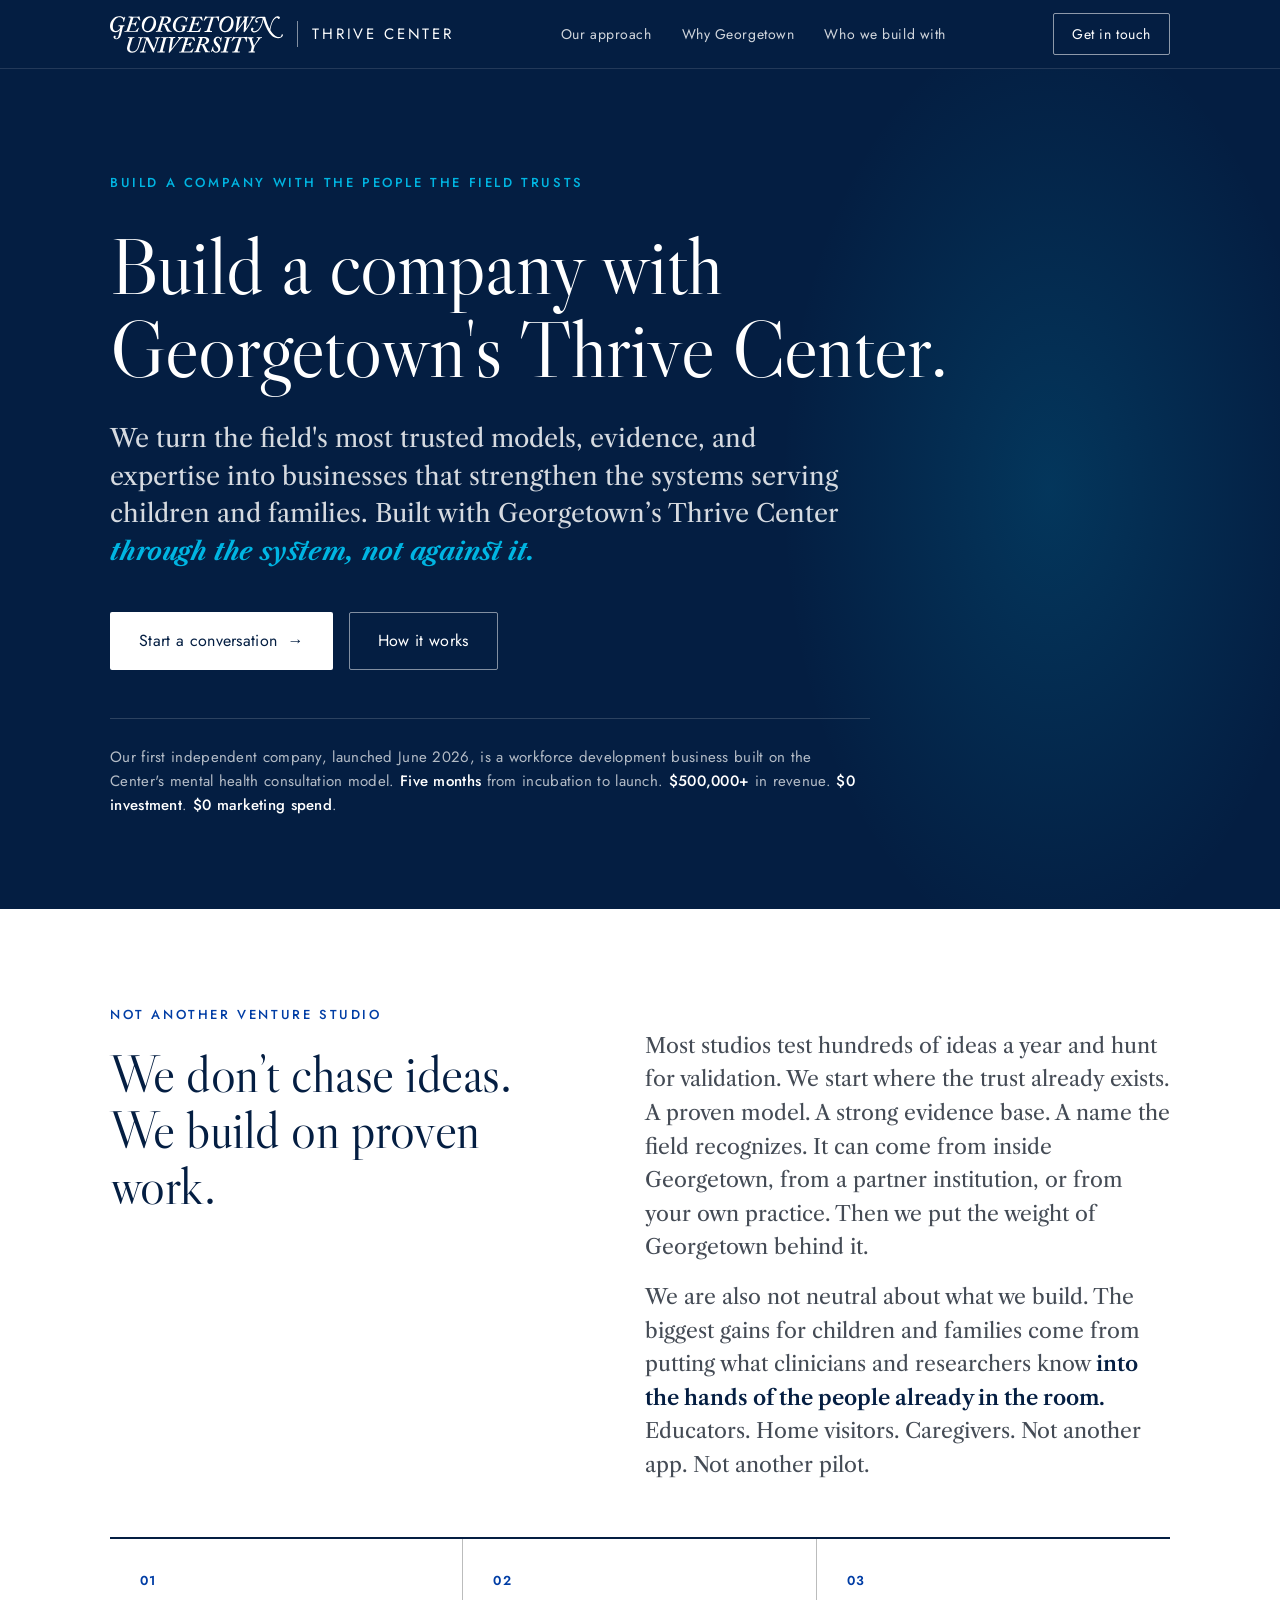
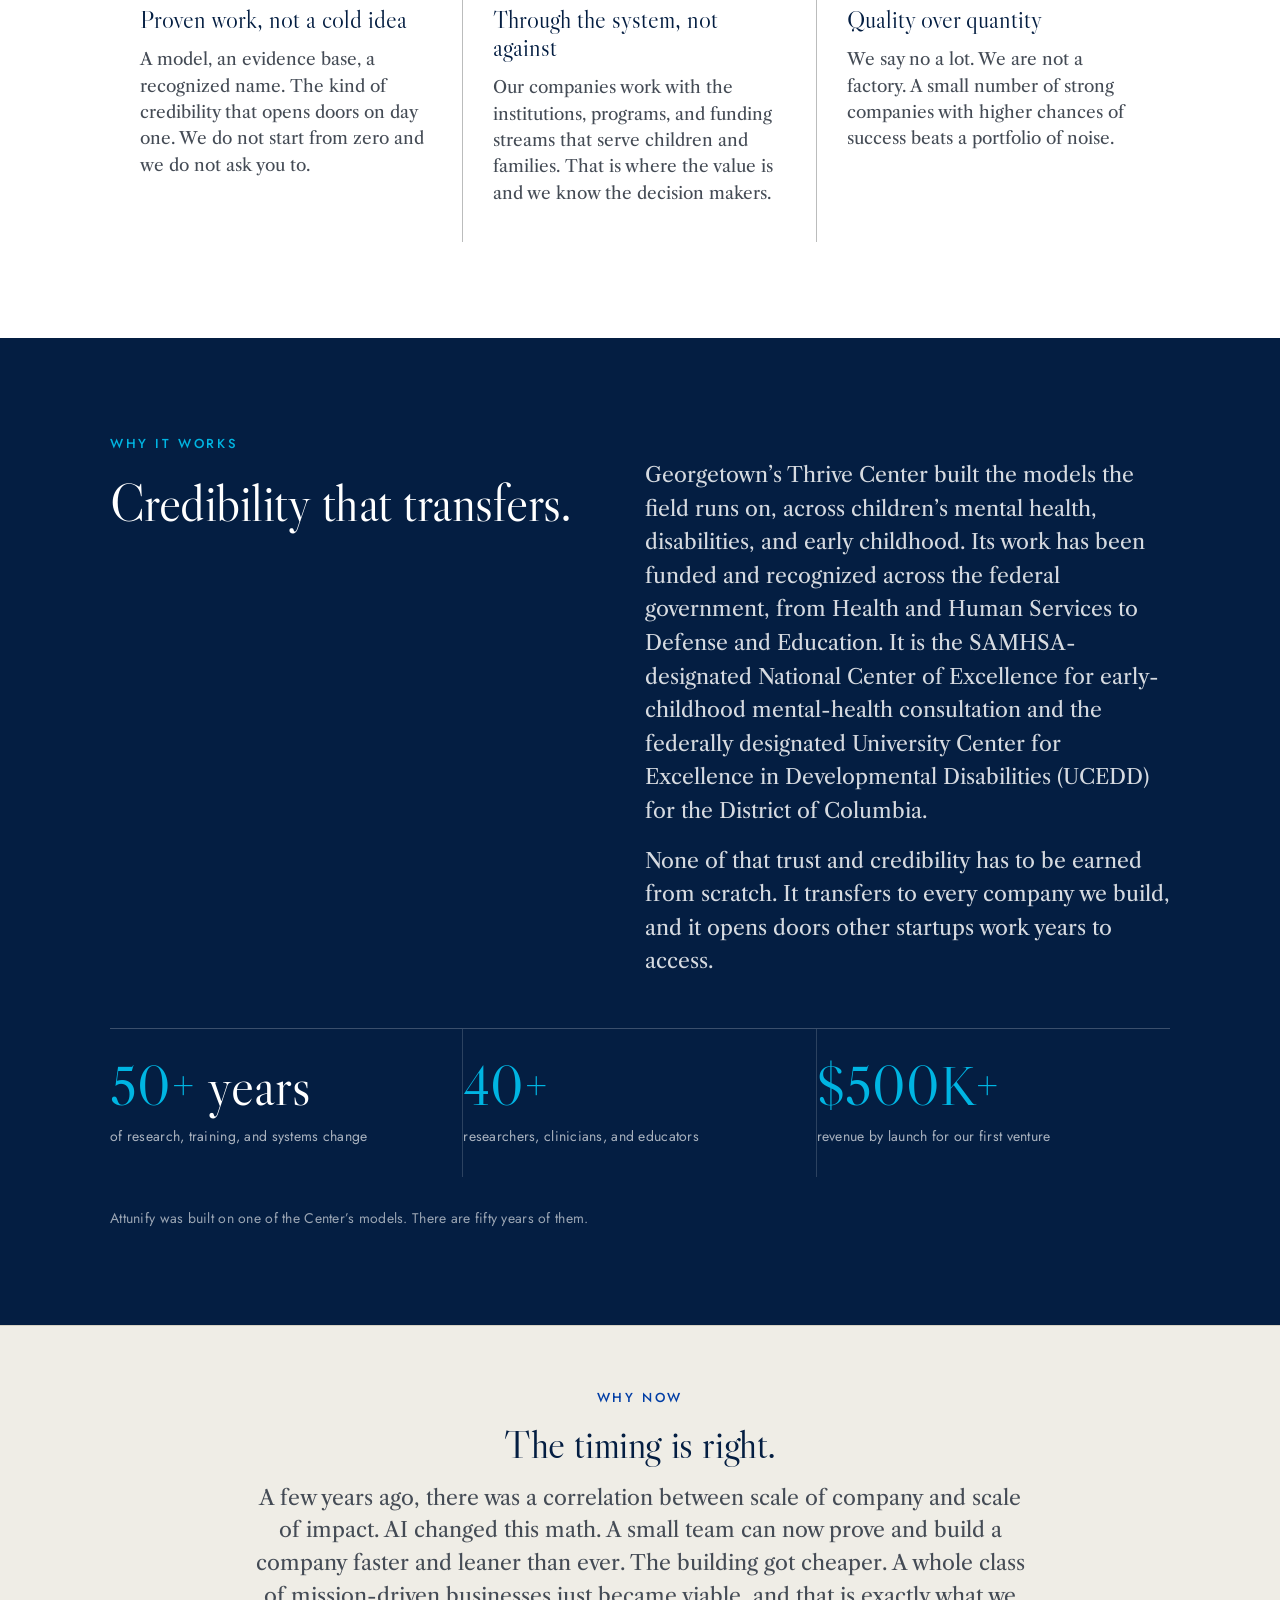
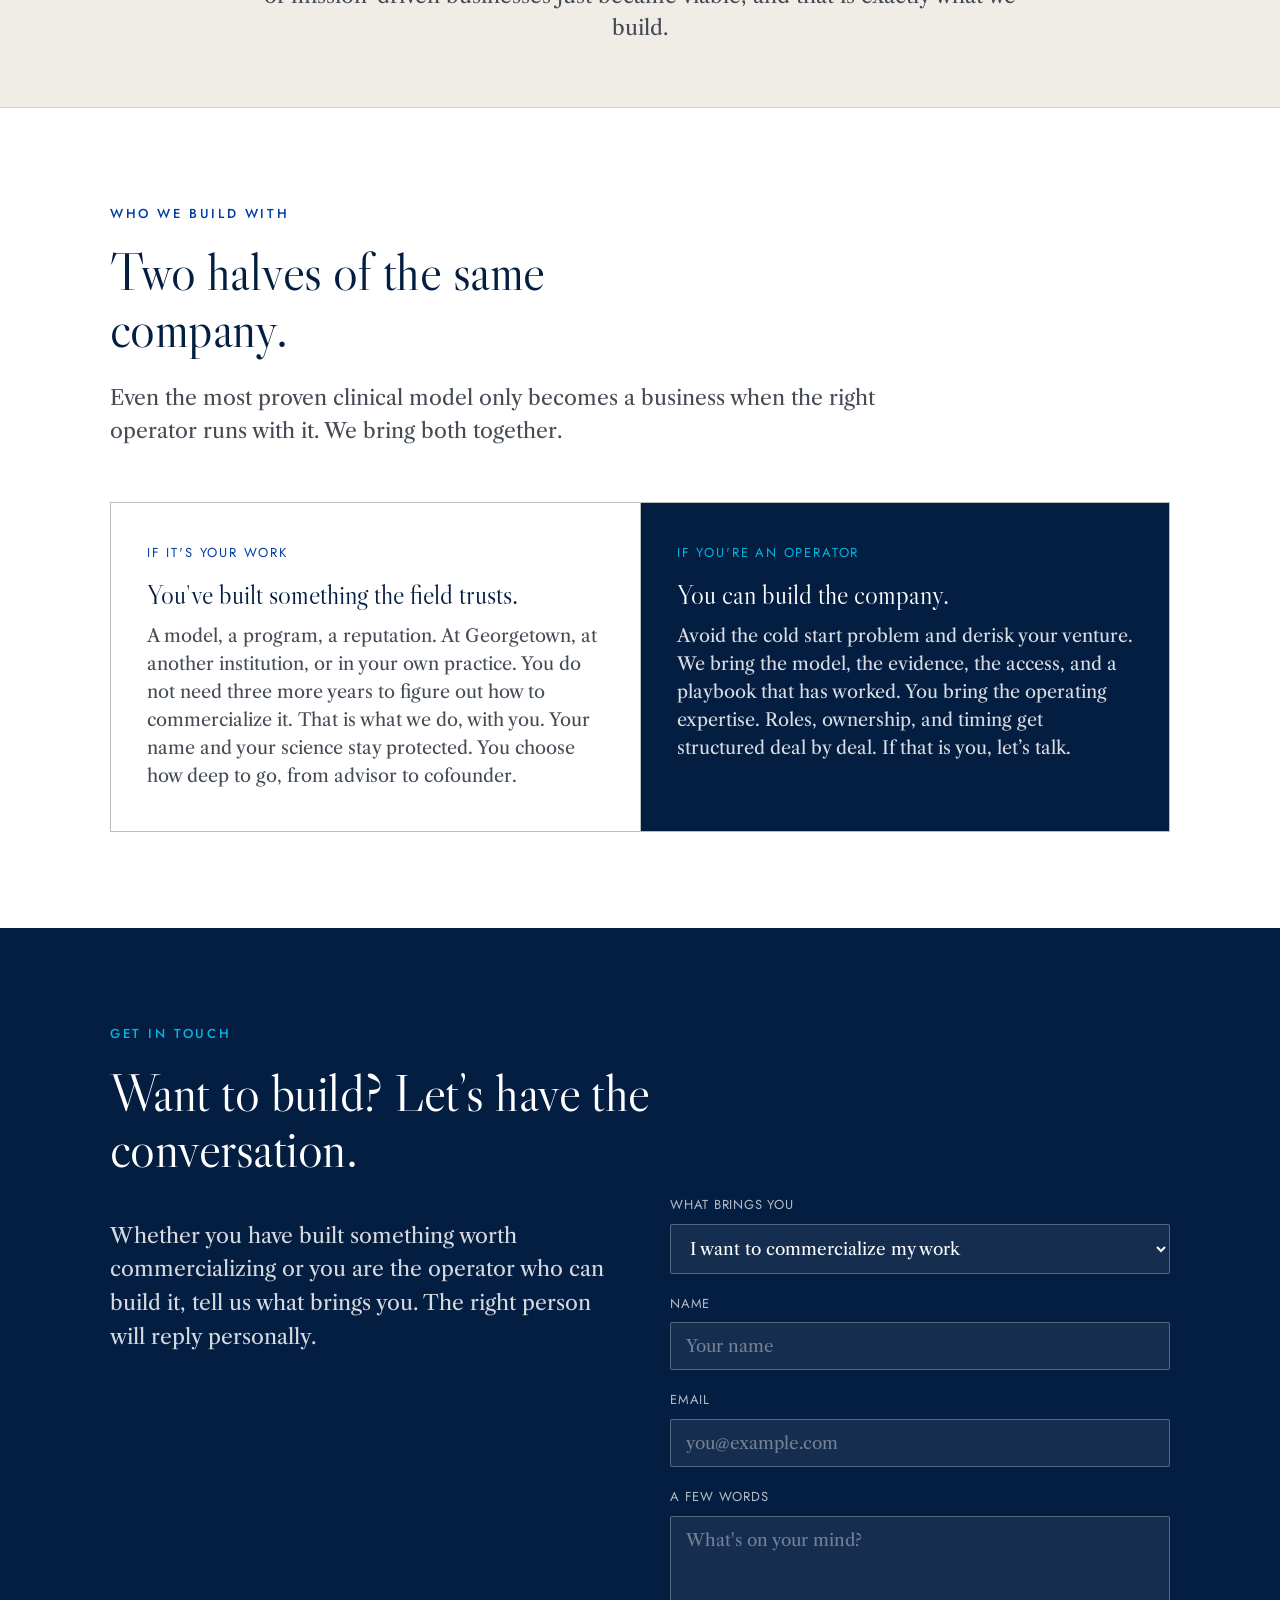
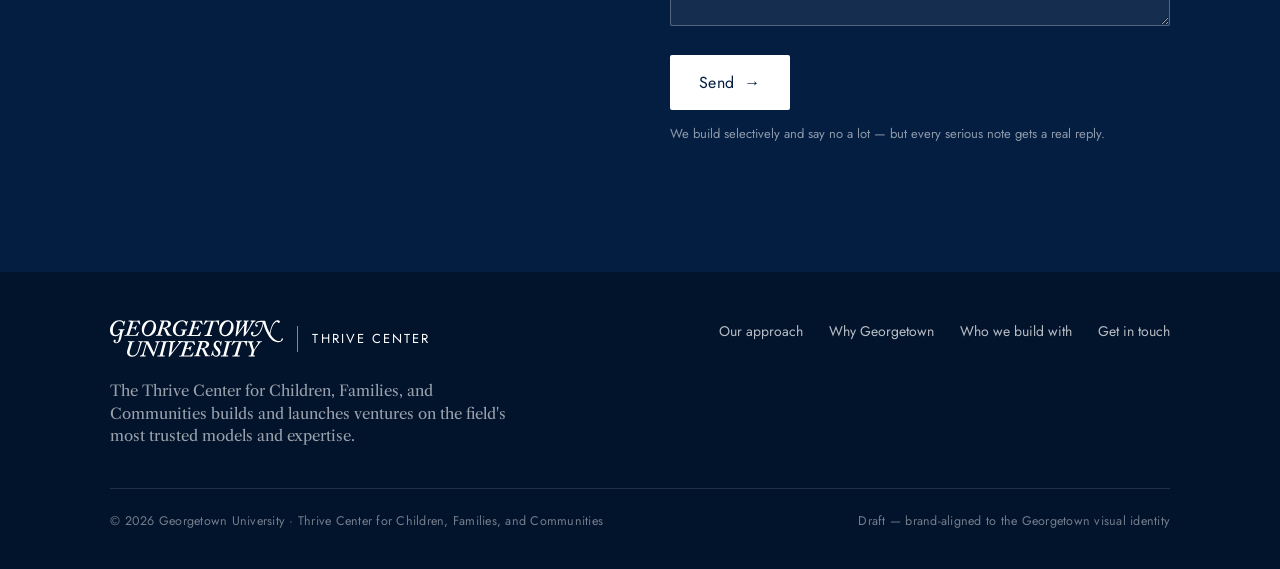
==== commit 458d684a: "Re-add SAMHSA National Center of Excellence designation Co-Authored-By: Claude Opus 4.8 (1M context)" ====
--- a/index.html
+++ b/index.html
@@ -231,7 +231,7 @@
         <h2>Credibility that transfers.</h2>
       </div>
       <div>
-        <p class="lead">Georgetown’s Thrive Center built the models the field runs on, across children’s mental health, disabilities, and early childhood. Its work has been funded and recognized across the federal government, from Health and Human Services to Defense and Education, and it is the federally designated University Center for Excellence in Developmental Disabilities (UCEDD) for the District of Columbia.</p>
+        <p class="lead">Georgetown’s Thrive Center built the models the field runs on, across children’s mental health, disabilities, and early childhood. Its work has been funded and recognized across the federal government, from Health and Human Services to Defense and Education. It is the SAMHSA-designated National Center of Excellence for early-childhood mental-health consultation and the federally designated University Center for Excellence in Developmental Disabilities (UCEDD) for the District of Columbia.</p>
         <p class="lead" style="margin-top:16px">None of that trust and credibility has to be earned from scratch. It transfers to every company we build, and it opens doors other startups work years to access.</p>
       </div>
     </div>
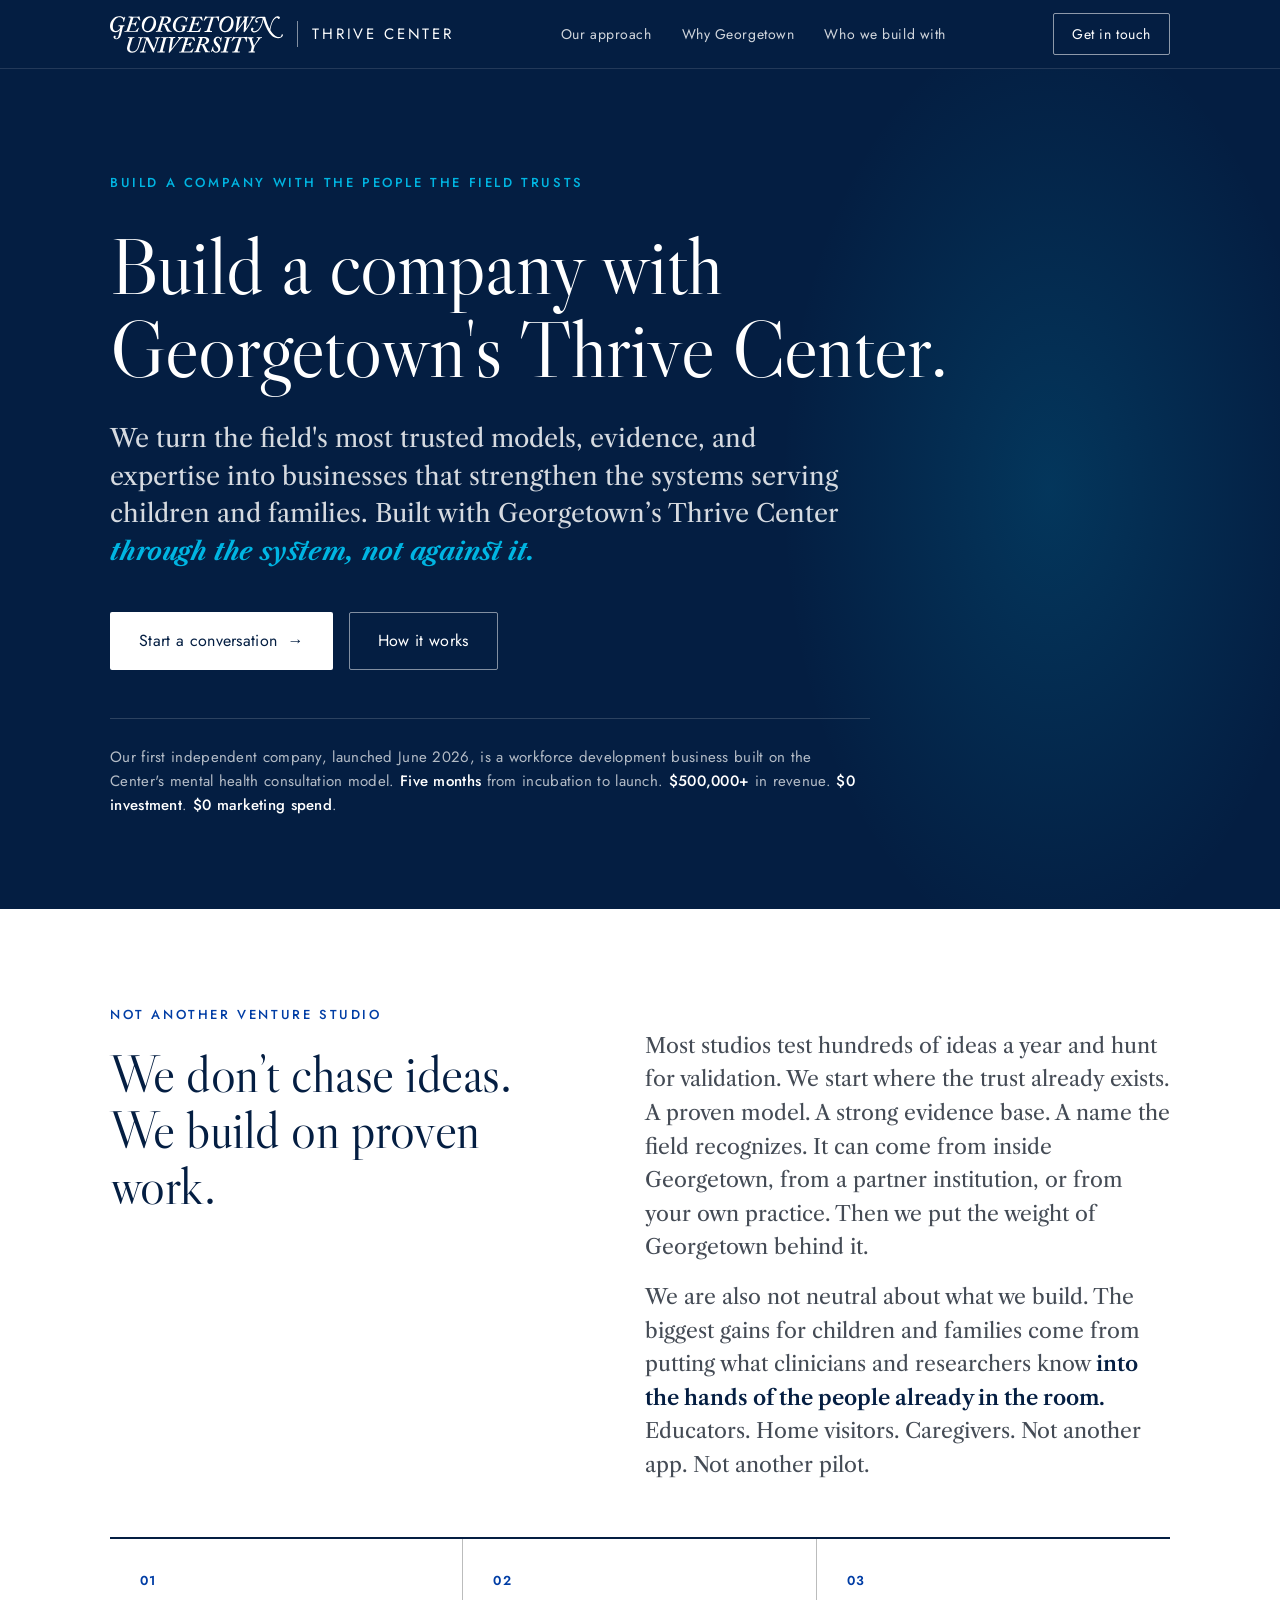
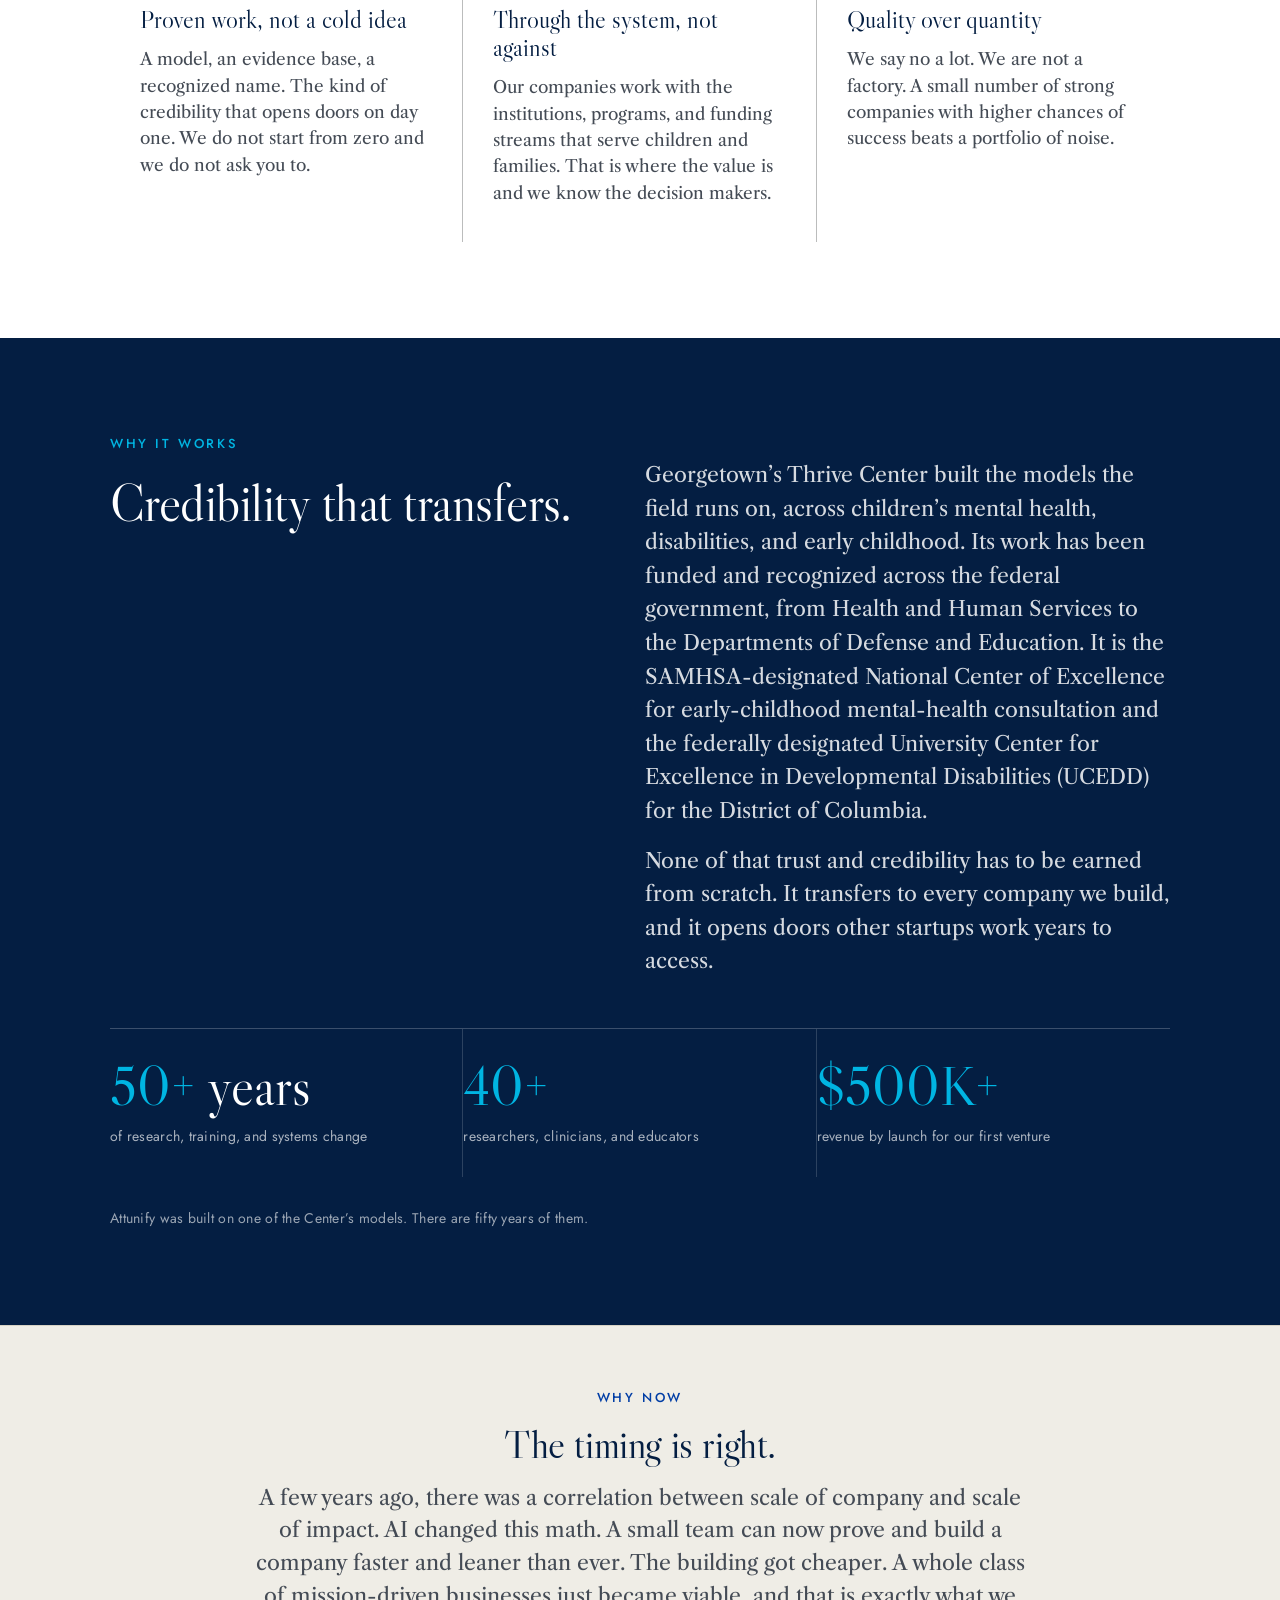
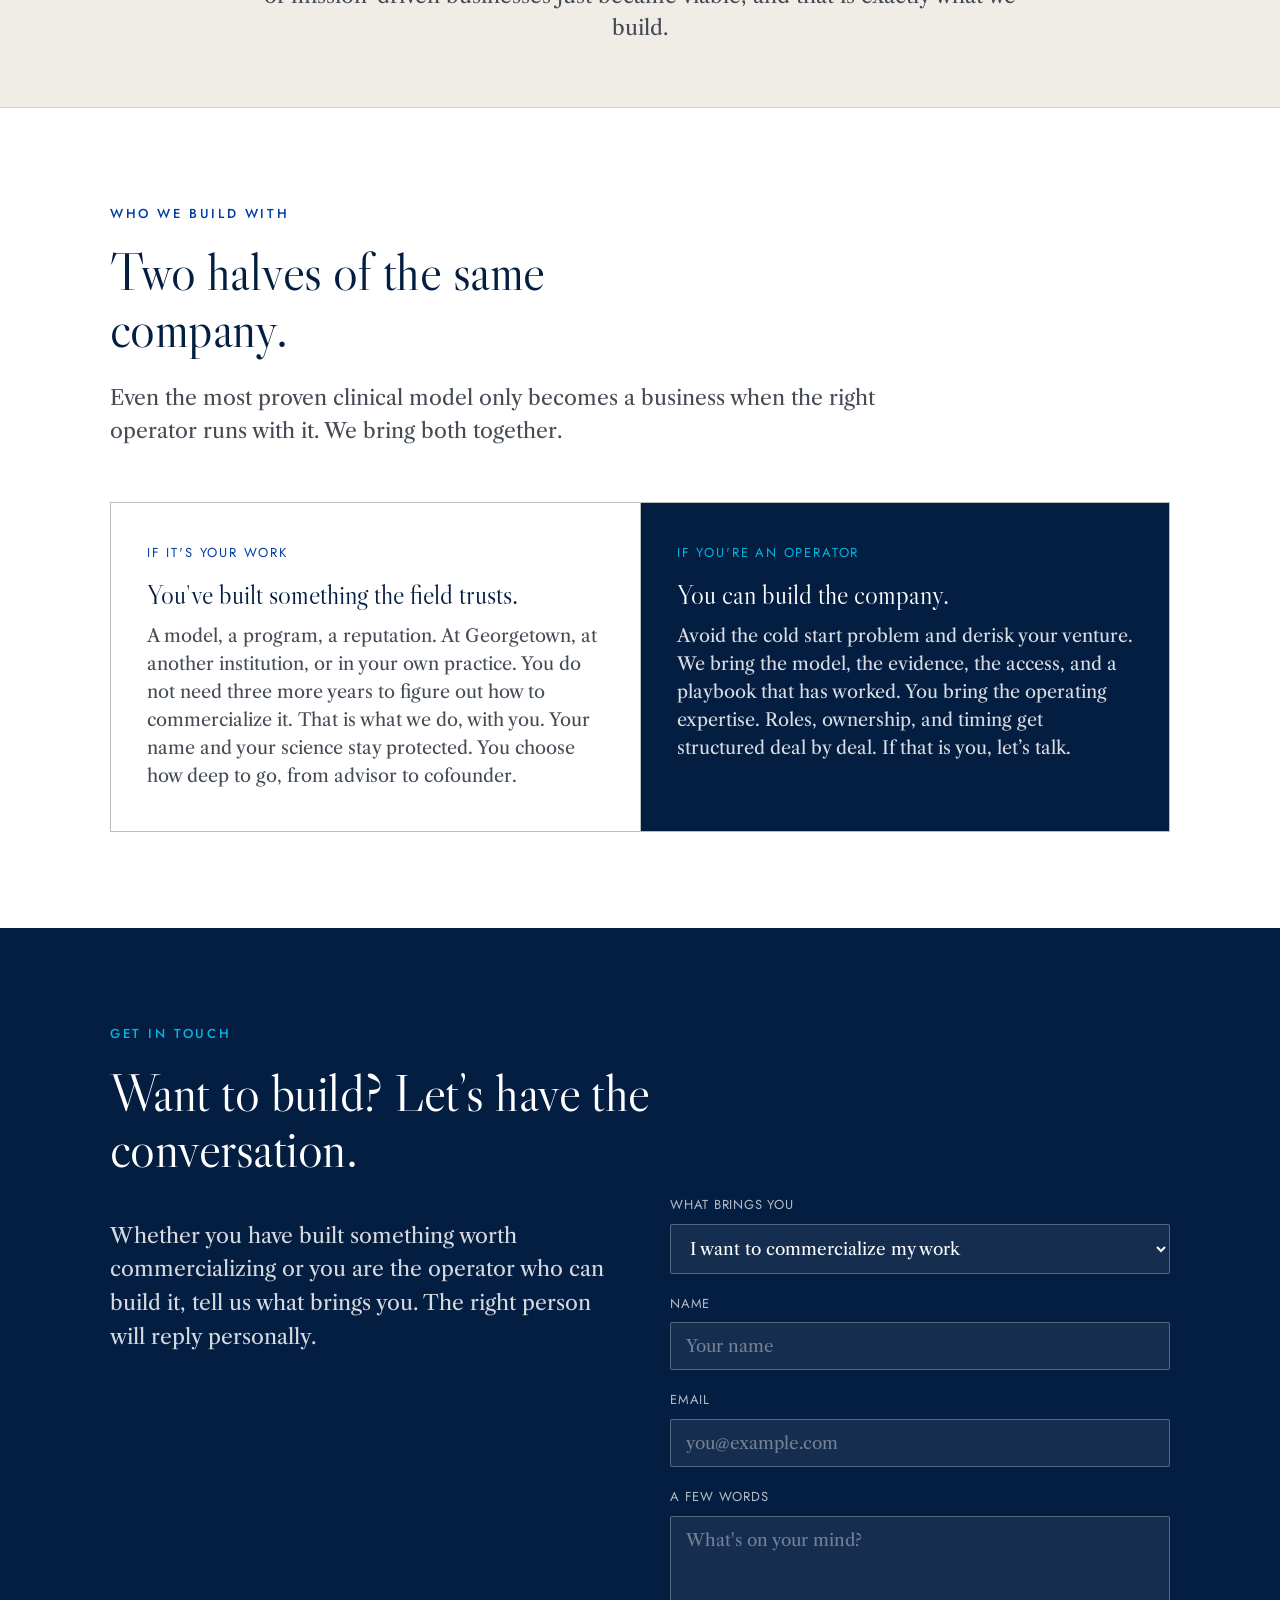
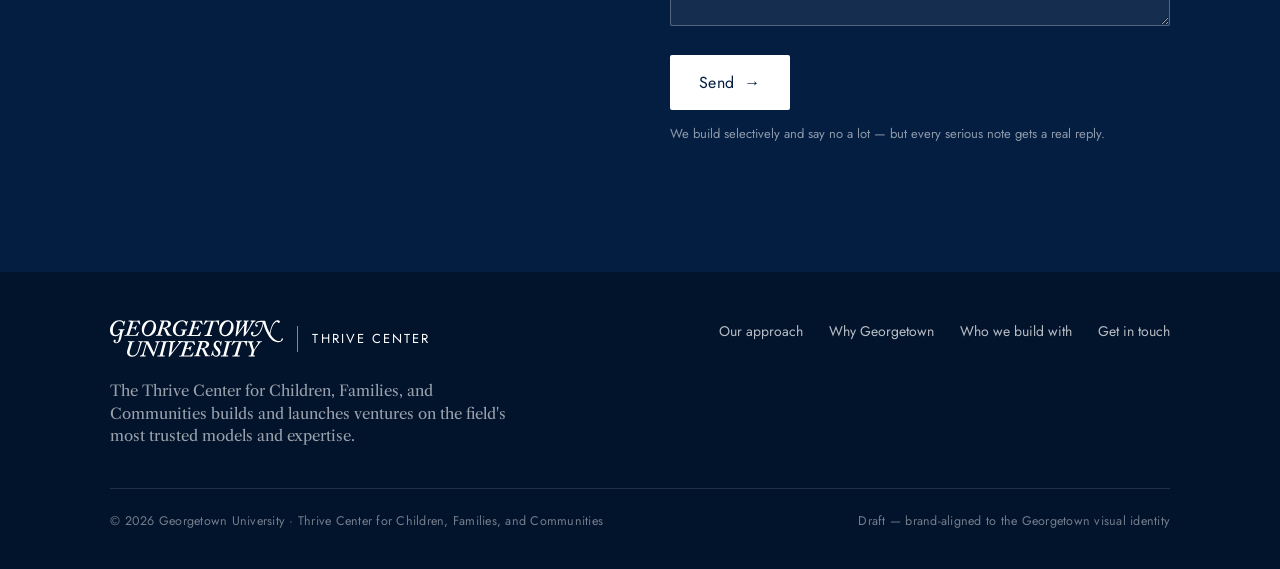
==== commit f655b778: "Adding the SAMSHA reference" ====
--- a/index.html
+++ b/index.html
@@ -231,7 +231,7 @@
         <h2>Credibility that transfers.</h2>
       </div>
       <div>
-        <p class="lead">Georgetown’s Thrive Center built the models the field runs on, across children’s mental health, disabilities, and early childhood. Its work has been funded and recognized across the federal government, from Health and Human Services to Defense and Education. It is the SAMHSA-designated National Center of Excellence for early-childhood mental-health consultation and the federally designated University Center for Excellence in Developmental Disabilities (UCEDD) for the District of Columbia.</p>
+        <p class="lead">Georgetown’s Thrive Center built the models the field runs on, across children’s mental health, disabilities, and early childhood. Its work has been funded and recognized across the federal government, from Health and Human Services to the Departments of Defense and Education. It is the SAMHSA-designated National Center of Excellence for early-childhood mental-health consultation and the federally designated University Center for Excellence in Developmental Disabilities (UCEDD) for the District of Columbia.</p>
         <p class="lead" style="margin-top:16px">None of that trust and credibility has to be earned from scratch. It transfers to every company we build, and it opens doors other startups work years to access.</p>
       </div>
     </div>
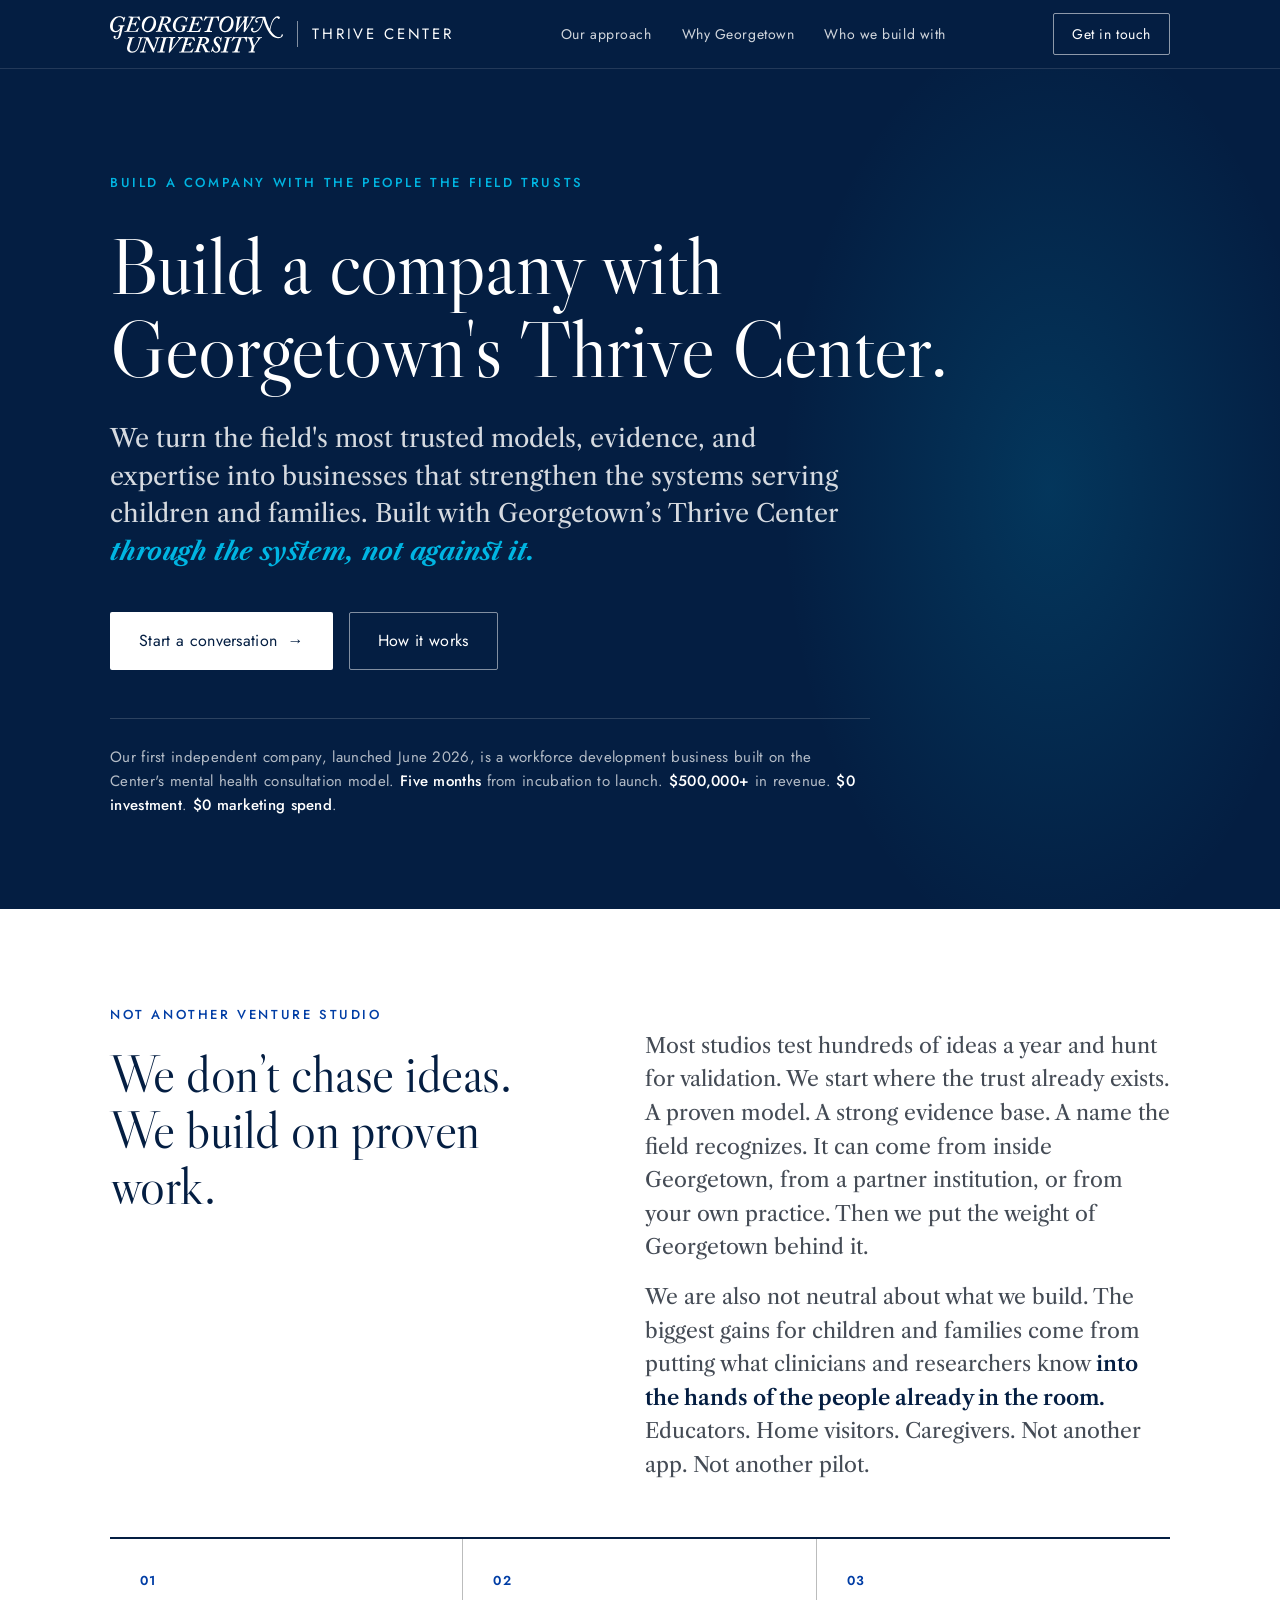
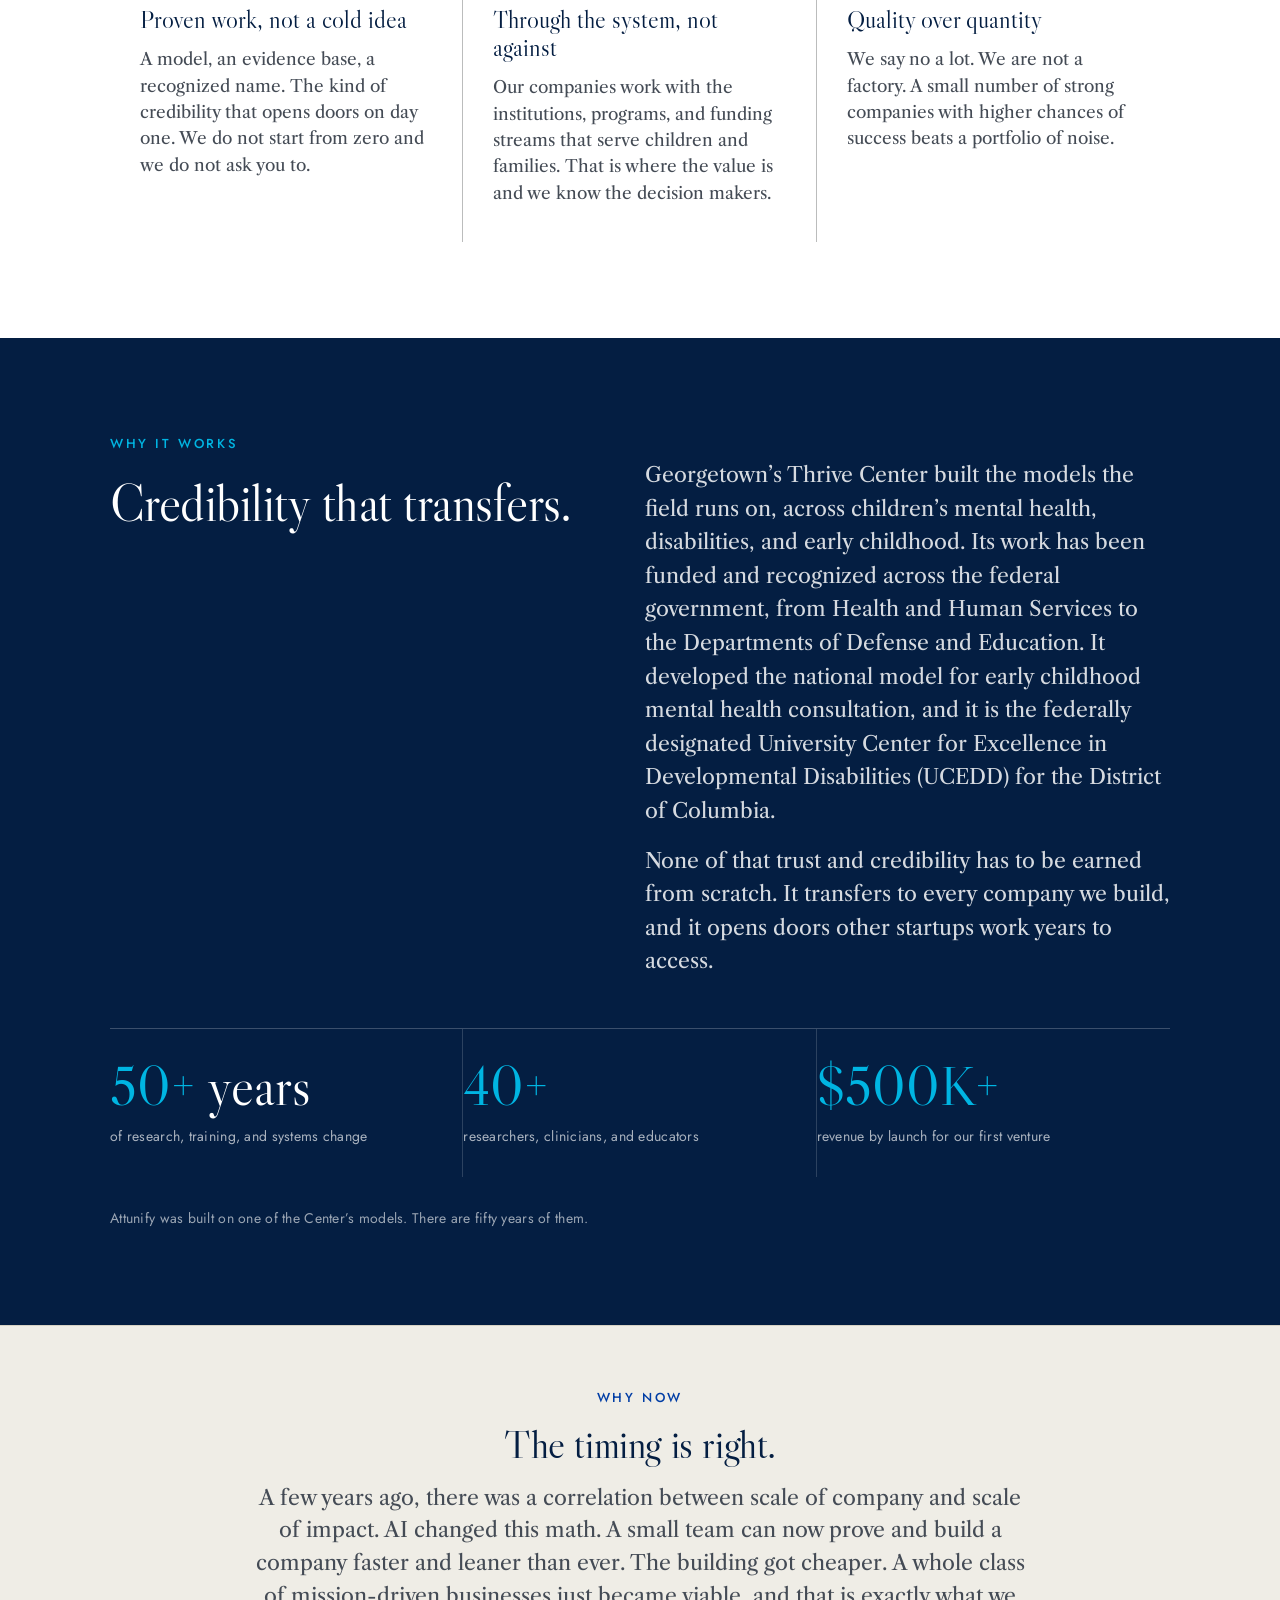
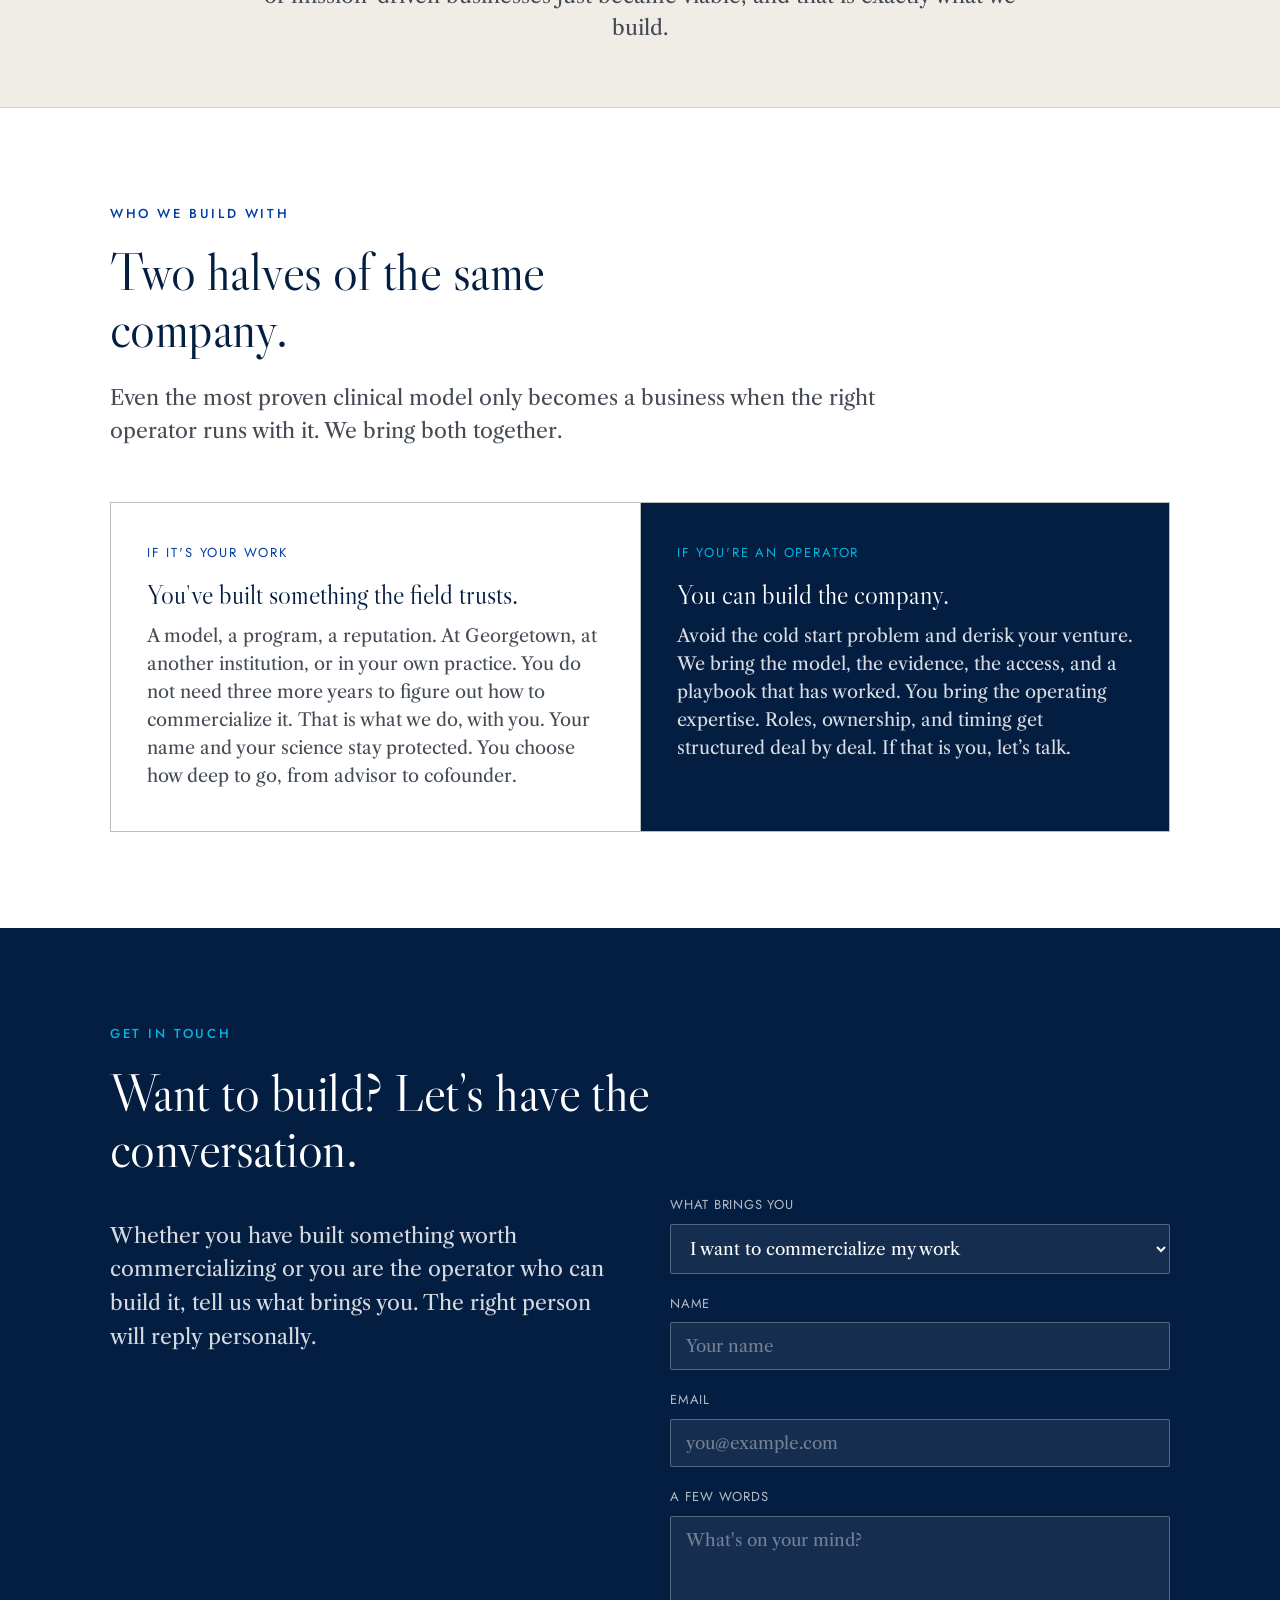
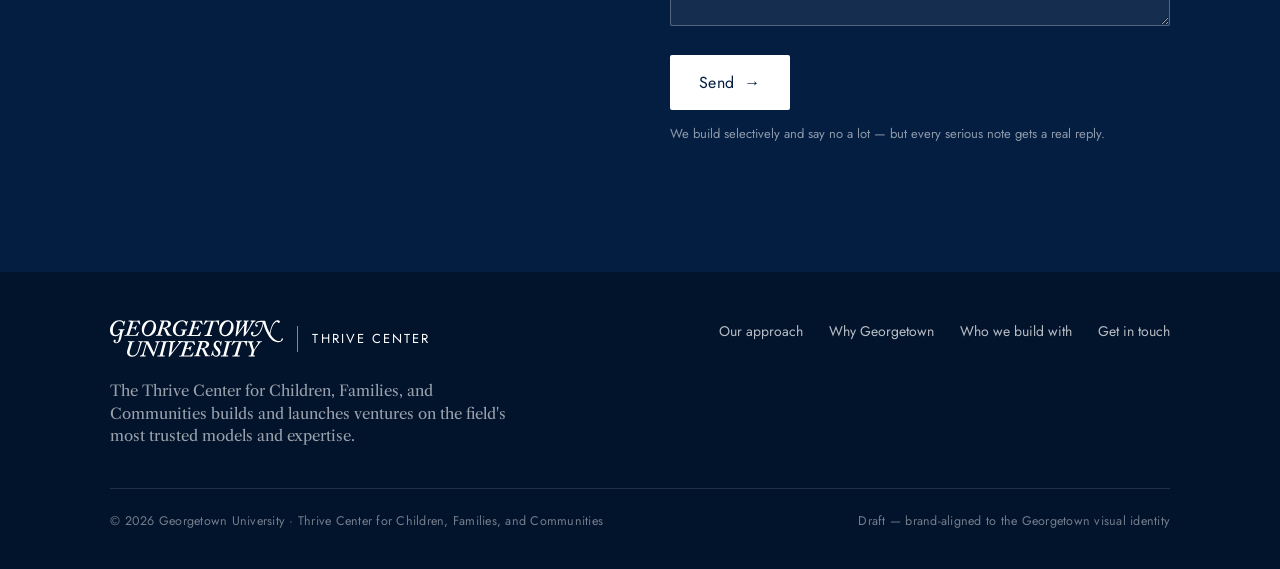
==== commit cd0c8972: "Remove inaccurate SAMHSA CoE claim; de-hyphenate early childhood / mental health The SAMHSA Center o" ====
--- a/index.html
+++ b/index.html
@@ -231,7 +231,7 @@
         <h2>Credibility that transfers.</h2>
       </div>
       <div>
-        <p class="lead">Georgetown’s Thrive Center built the models the field runs on, across children’s mental health, disabilities, and early childhood. Its work has been funded and recognized across the federal government, from Health and Human Services to the Departments of Defense and Education. It is the SAMHSA-designated National Center of Excellence for early-childhood mental-health consultation and the federally designated University Center for Excellence in Developmental Disabilities (UCEDD) for the District of Columbia.</p>
+        <p class="lead">Georgetown’s Thrive Center built the models the field runs on, across children’s mental health, disabilities, and early childhood. Its work has been funded and recognized across the federal government, from Health and Human Services to the Departments of Defense and Education. It developed the national model for early childhood mental health consultation, and it is the federally designated University Center for Excellence in Developmental Disabilities (UCEDD) for the District of Columbia.</p>
         <p class="lead" style="margin-top:16px">None of that trust and credibility has to be earned from scratch. It transfers to every company we build, and it opens doors other startups work years to access.</p>
       </div>
     </div>
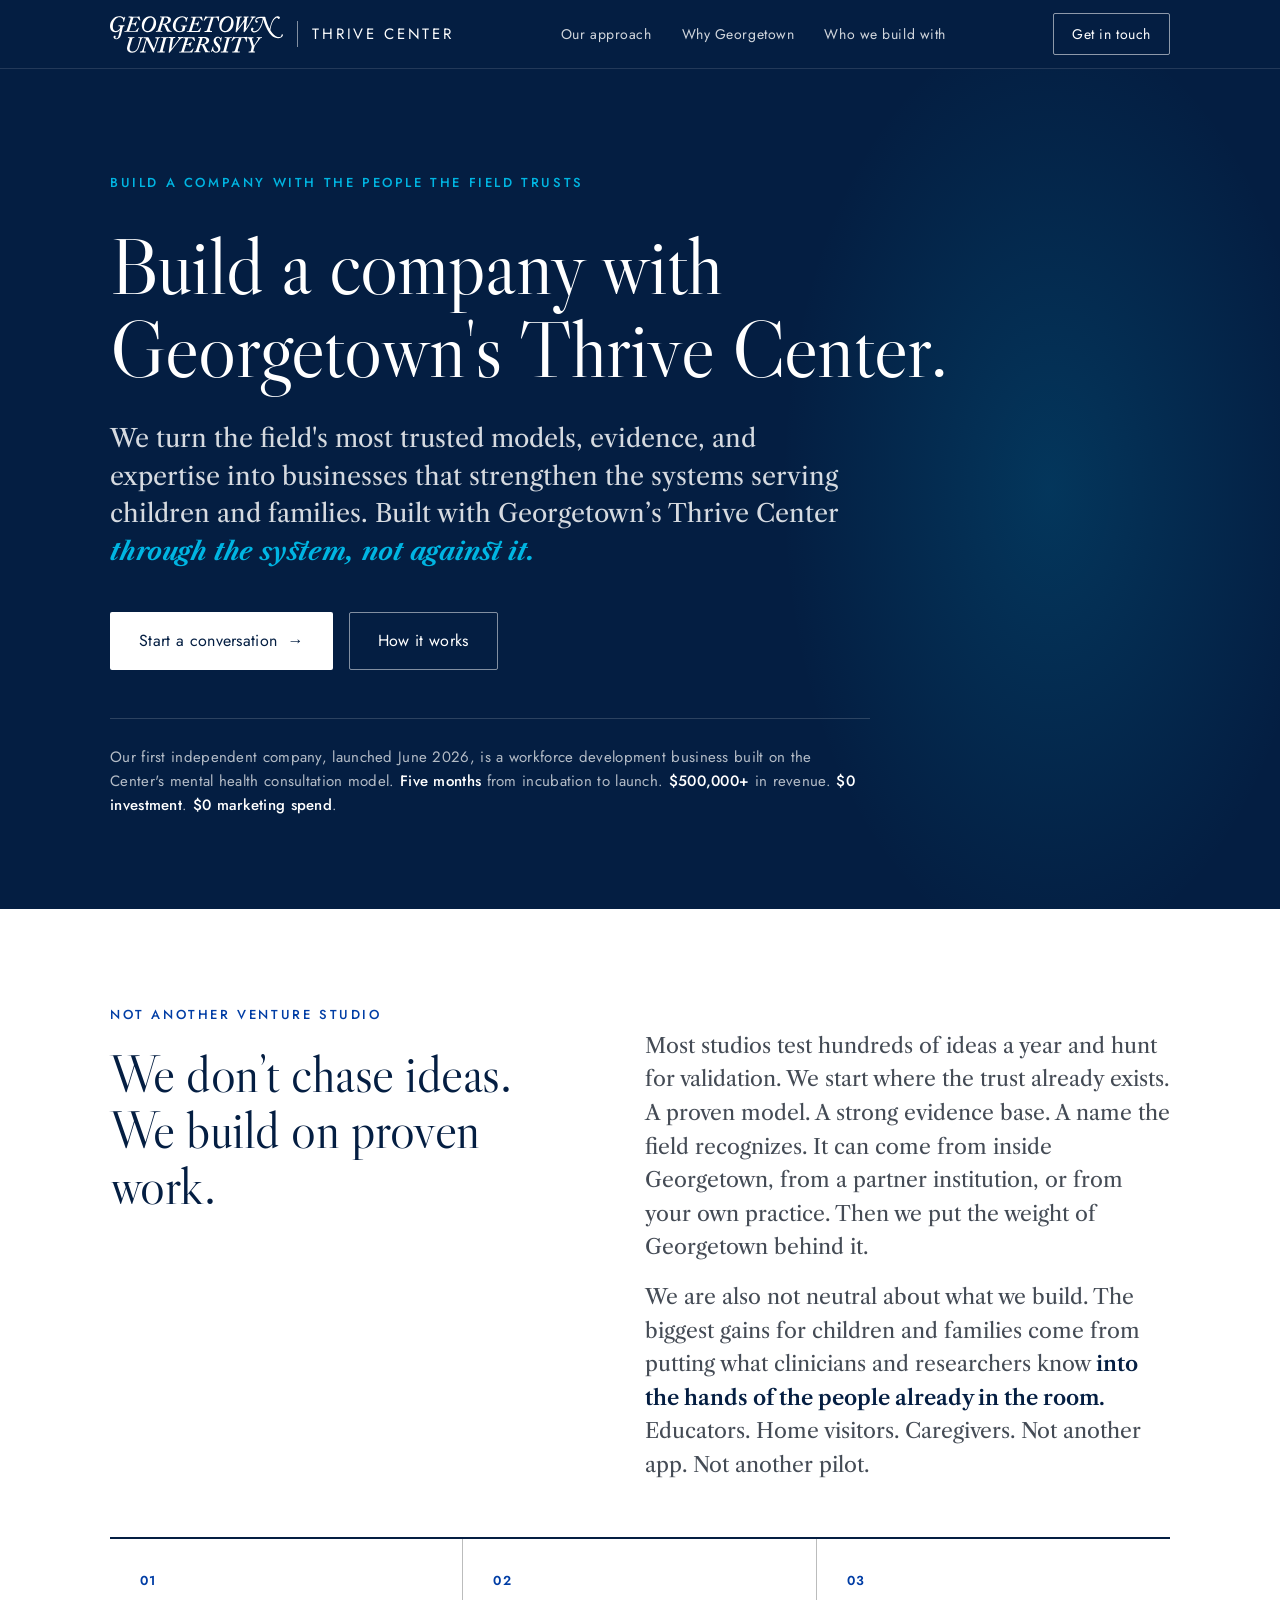
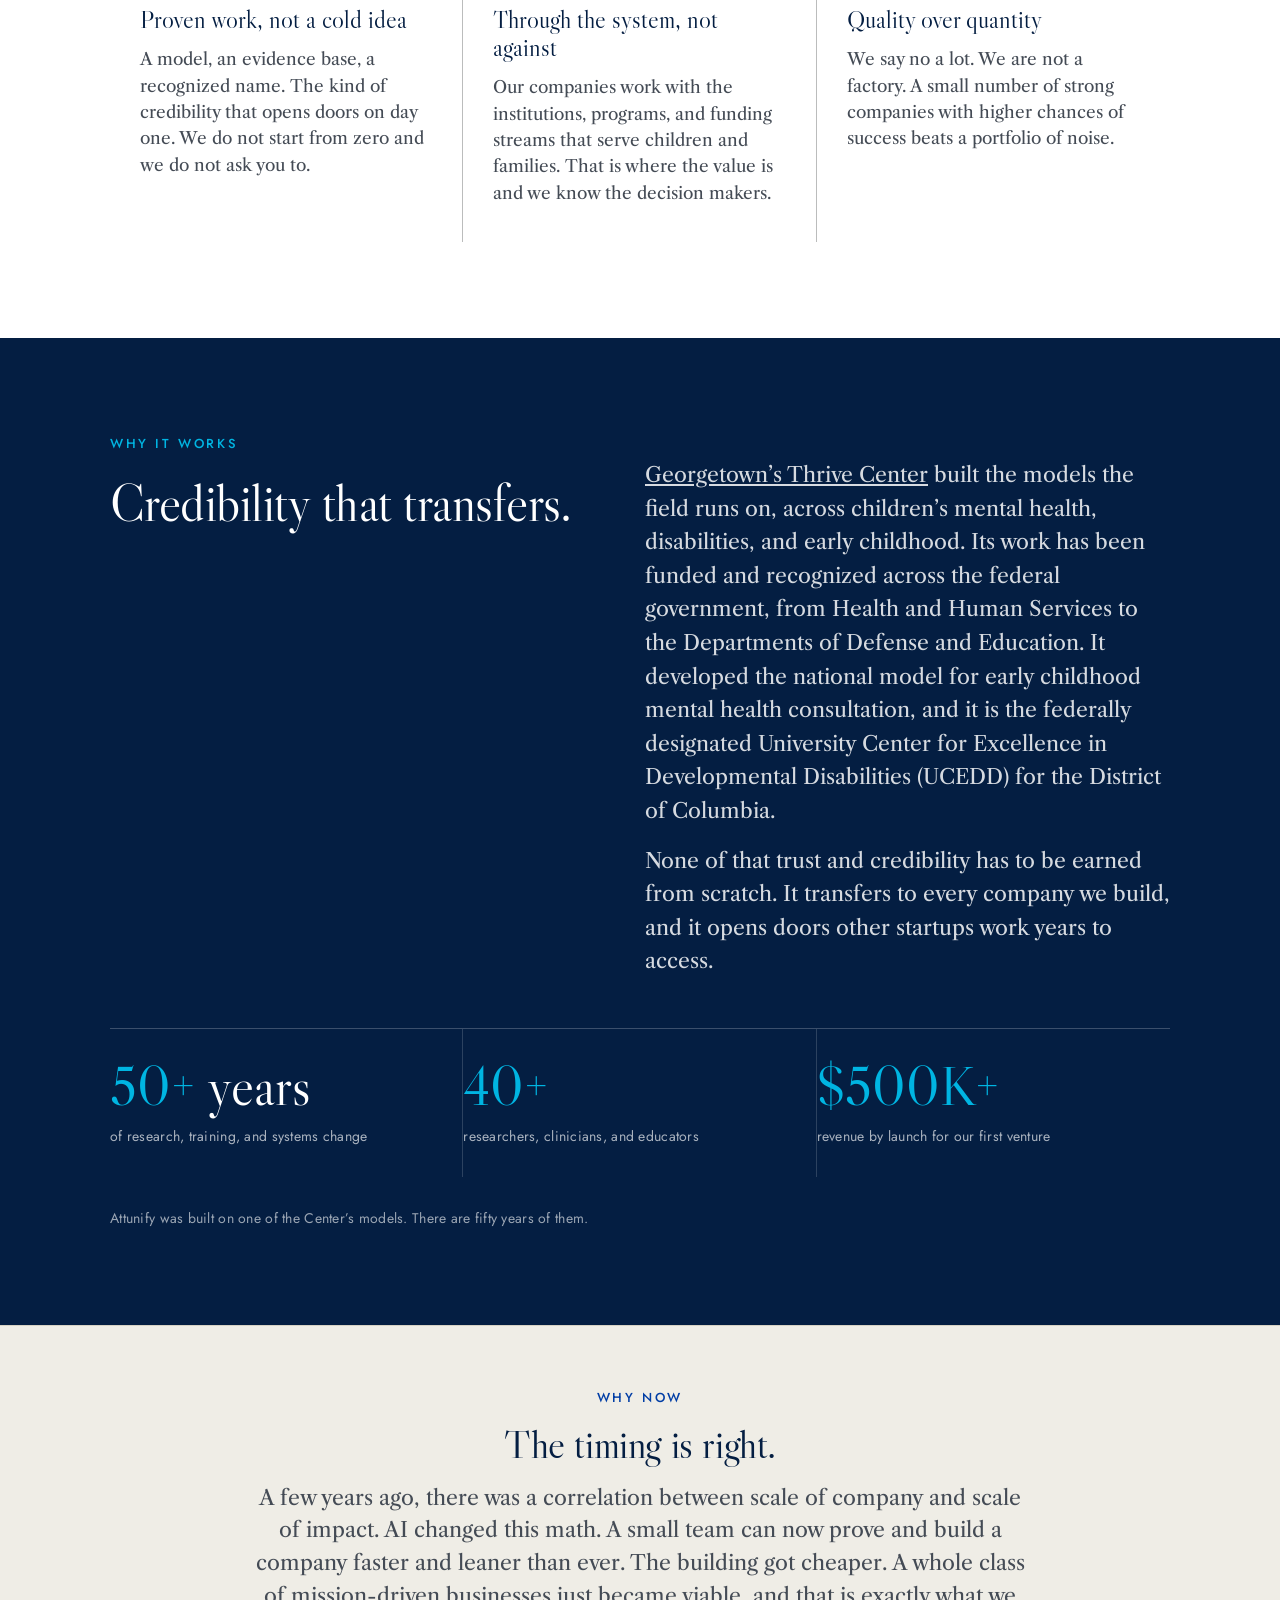
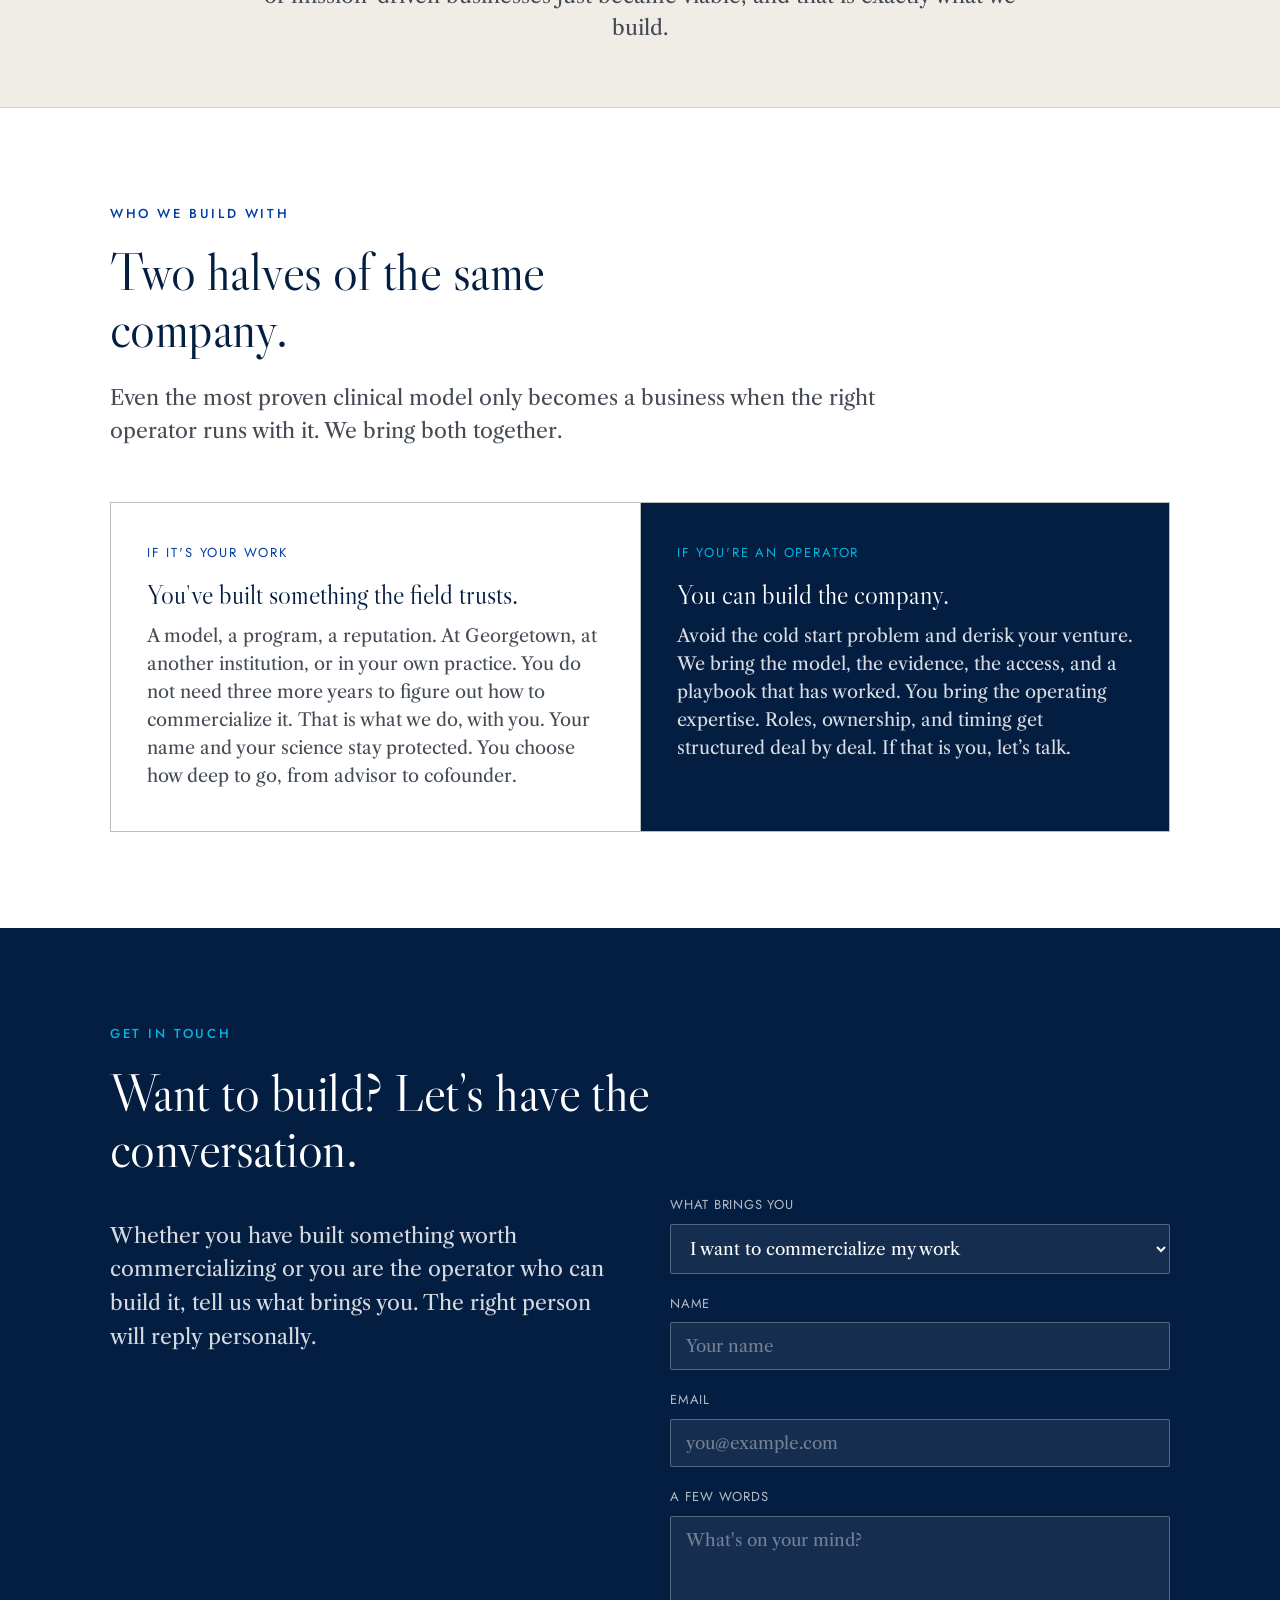
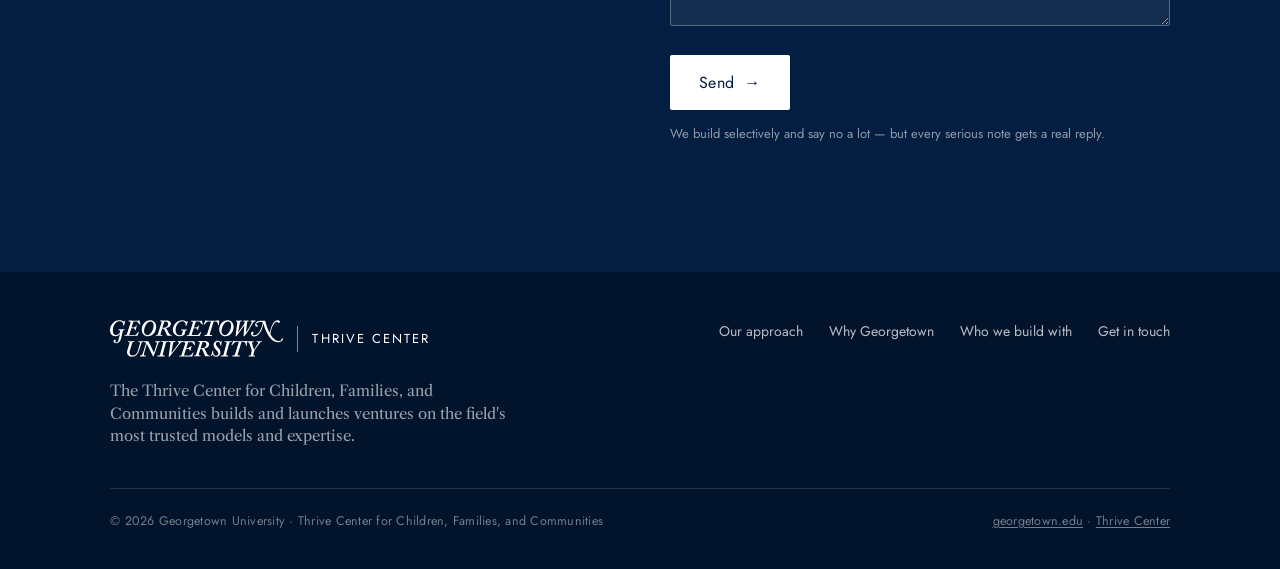
==== commit 218aace3: "Link header/footer logos and body copy to Georgetown & Thrive Center Split the co-brand lockup into " ====
--- a/index.html
+++ b/index.html
@@ -38,6 +38,7 @@
 
   /* ---------- co-brand lockup ---------- */
   .lockup{display:inline-flex;align-items:center;gap:14px;text-decoration:none;line-height:1}
+  .lockup a{display:inline-flex;align-items:center;color:inherit;text-decoration:none}
   .lockup .gu{font-family:var(--display);font-size:19px;letter-spacing:.005em;white-space:nowrap}
   .lockup .gu-logo{display:block;height:37px;width:auto}
   .bar .lockup .unit{font-size:15px;letter-spacing:.18em}
@@ -163,6 +164,8 @@
   .foot-links a{color:rgba(255,255,255,.72);text-decoration:none}
   .foot-links a:hover{color:var(--gu-cyan)}
   .foot-base{margin-top:40px;padding-top:22px;border-top:1px solid rgba(255,255,255,.12);font-family:var(--sans);font-size:12.5px;letter-spacing:.02em;color:rgba(255,255,255,.45);display:flex;justify-content:space-between;flex-wrap:wrap;gap:10px}
+  .foot-base a{color:inherit;text-underline-offset:2px;transition:color .2s}
+  .foot-base a:hover{color:var(--gu-cyan)}
 
   .fu{opacity:0;transform:translateY(16px);animation:fu .8s cubic-bezier(.2,.7,.2,1) forwards}
   @keyframes fu{to{opacity:1;transform:none}}
@@ -174,11 +177,13 @@
 
 <header class="bar">
   <div class="wrap bar-inner">
-    <a href="#top" class="lockup" style="color:#fff">
-      <img class="gu-logo" src="assets/georgetown-logo.svg" alt="Georgetown University" width="172" height="37" />
+    <span class="lockup" style="color:#fff">
+      <a href="https://www.georgetown.edu/" target="_blank" rel="noopener" aria-label="Georgetown University">
+        <img class="gu-logo" src="assets/georgetown-logo.svg" alt="Georgetown University" width="172" height="37" />
+      </a>
       <span class="rule"></span>
-      <span class="unit">Thrive Center</span>
-    </a>
+      <a href="https://thrivecenter.georgetown.edu/" target="_blank" rel="noopener" class="unit">Thrive Center</a>
+    </span>
     <nav>
       <a href="#approach">Our approach</a>
       <a href="#why">Why Georgetown</a>
@@ -231,7 +236,7 @@
         <h2>Credibility that transfers.</h2>
       </div>
       <div>
-        <p class="lead">Georgetown’s Thrive Center built the models the field runs on, across children’s mental health, disabilities, and early childhood. Its work has been funded and recognized across the federal government, from Health and Human Services to the Departments of Defense and Education. It developed the national model for early childhood mental health consultation, and it is the federally designated University Center for Excellence in Developmental Disabilities (UCEDD) for the District of Columbia.</p>
+        <p class="lead"><a href="https://thrivecenter.georgetown.edu/" target="_blank" rel="noopener">Georgetown’s Thrive Center</a> built the models the field runs on, across children’s mental health, disabilities, and early childhood. Its work has been funded and recognized across the federal government, from Health and Human Services to the Departments of Defense and Education. It developed the national model for early childhood mental health consultation, and it is the federally designated University Center for Excellence in Developmental Disabilities (UCEDD) for the District of Columbia.</p>
         <p class="lead" style="margin-top:16px">None of that trust and credibility has to be earned from scratch. It transfers to every company we build, and it opens doors other startups work years to access.</p>
       </div>
     </div>
@@ -315,11 +320,13 @@
   <div class="wrap">
     <div class="foot-top">
       <div>
-        <a href="#top" class="lockup" style="color:#fff">
-          <img class="gu-logo" src="assets/georgetown-logo.svg" alt="Georgetown University" width="172" height="37" />
+        <span class="lockup" style="color:#fff">
+          <a href="https://www.georgetown.edu/" target="_blank" rel="noopener" aria-label="Georgetown University">
+            <img class="gu-logo" src="assets/georgetown-logo.svg" alt="Georgetown University" width="172" height="37" />
+          </a>
           <span class="rule"></span>
-          <span class="unit">Thrive Center</span>
-        </a>
+          <a href="https://thrivecenter.georgetown.edu/" target="_blank" rel="noopener" class="unit">Thrive Center</a>
+        </span>
         <p class="foot-desc">The Thrive Center for Children, Families, and Communities builds and launches ventures on the field's most trusted models and expertise.</p>
       </div>
       <div class="foot-links">
@@ -331,7 +338,7 @@
     </div>
     <div class="foot-base">
       <span>© 2026 Georgetown University · Thrive Center for Children, Families, and Communities</span>
-      <span>Draft — brand-aligned to the Georgetown visual identity</span>
+      <span><a href="https://www.georgetown.edu/" target="_blank" rel="noopener">georgetown.edu</a> · <a href="https://thrivecenter.georgetown.edu/" target="_blank" rel="noopener">Thrive Center</a></span>
     </div>
   </div>
 </footer>
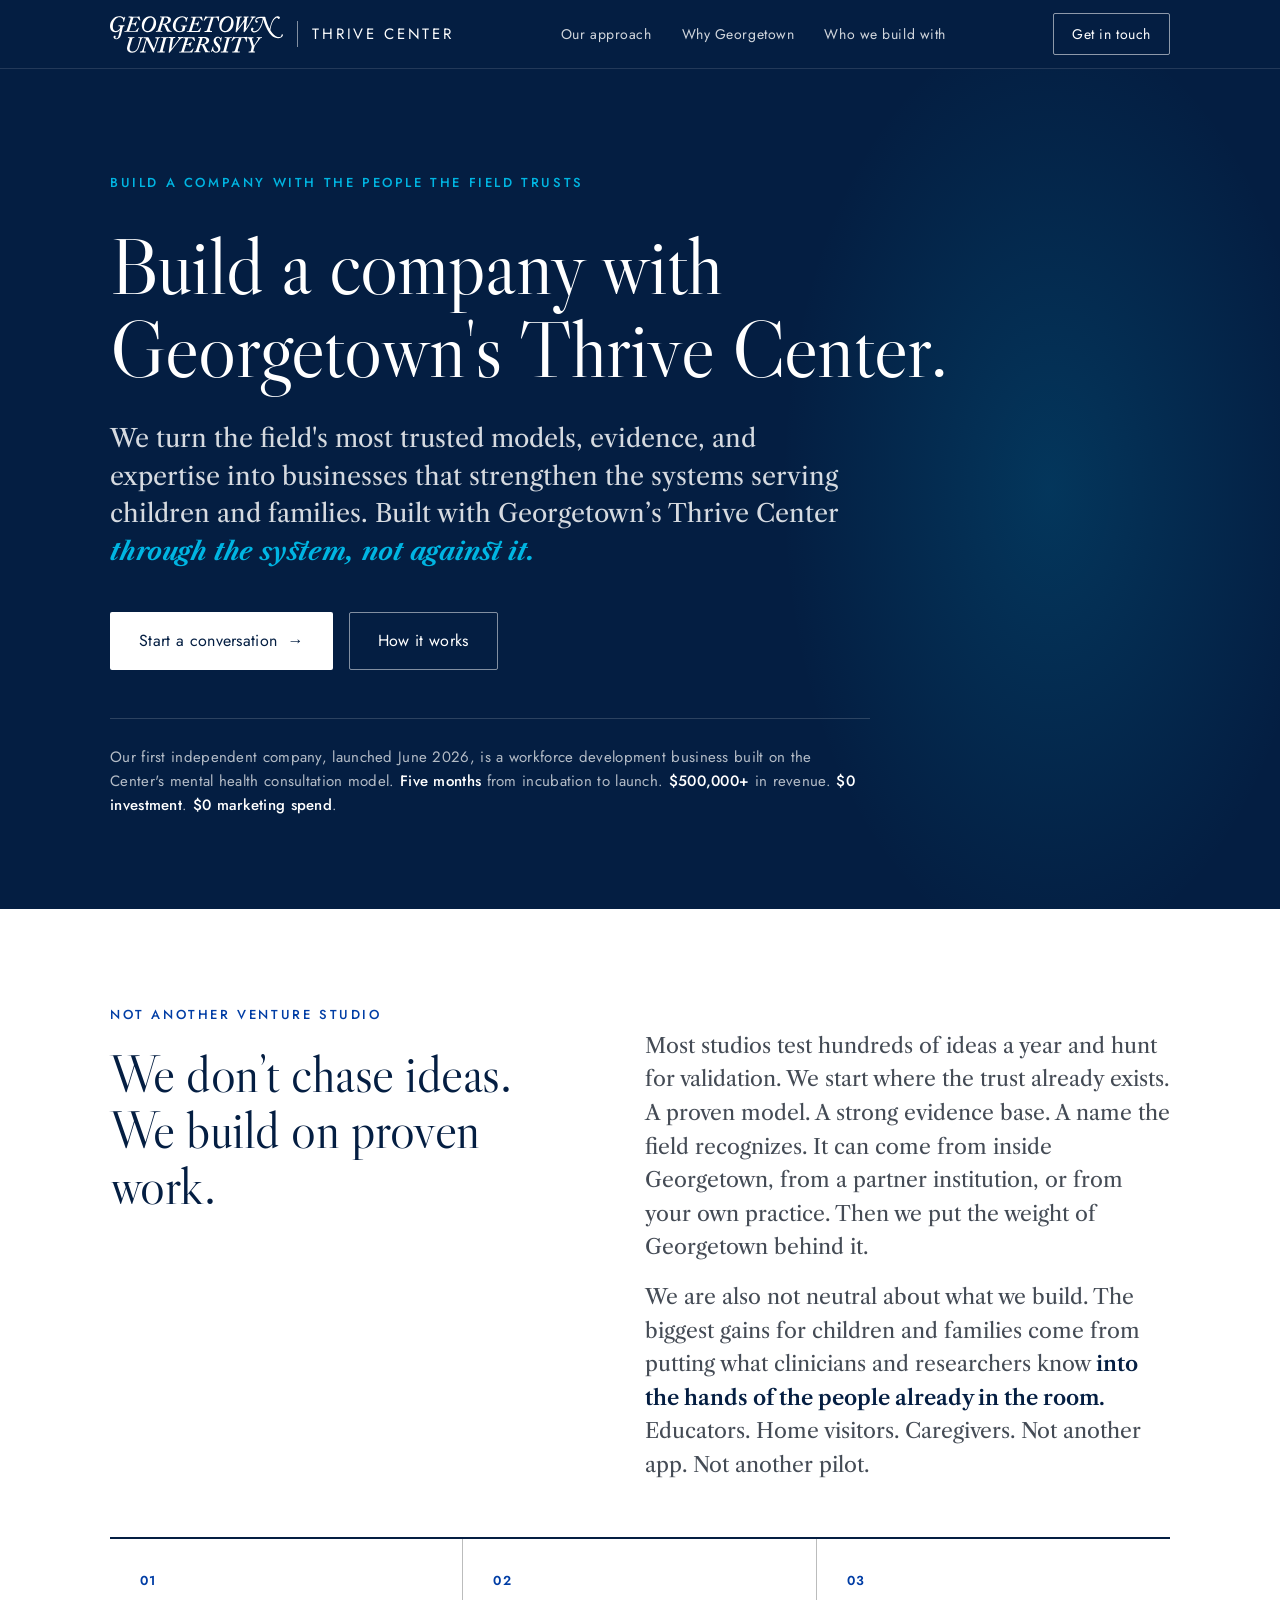
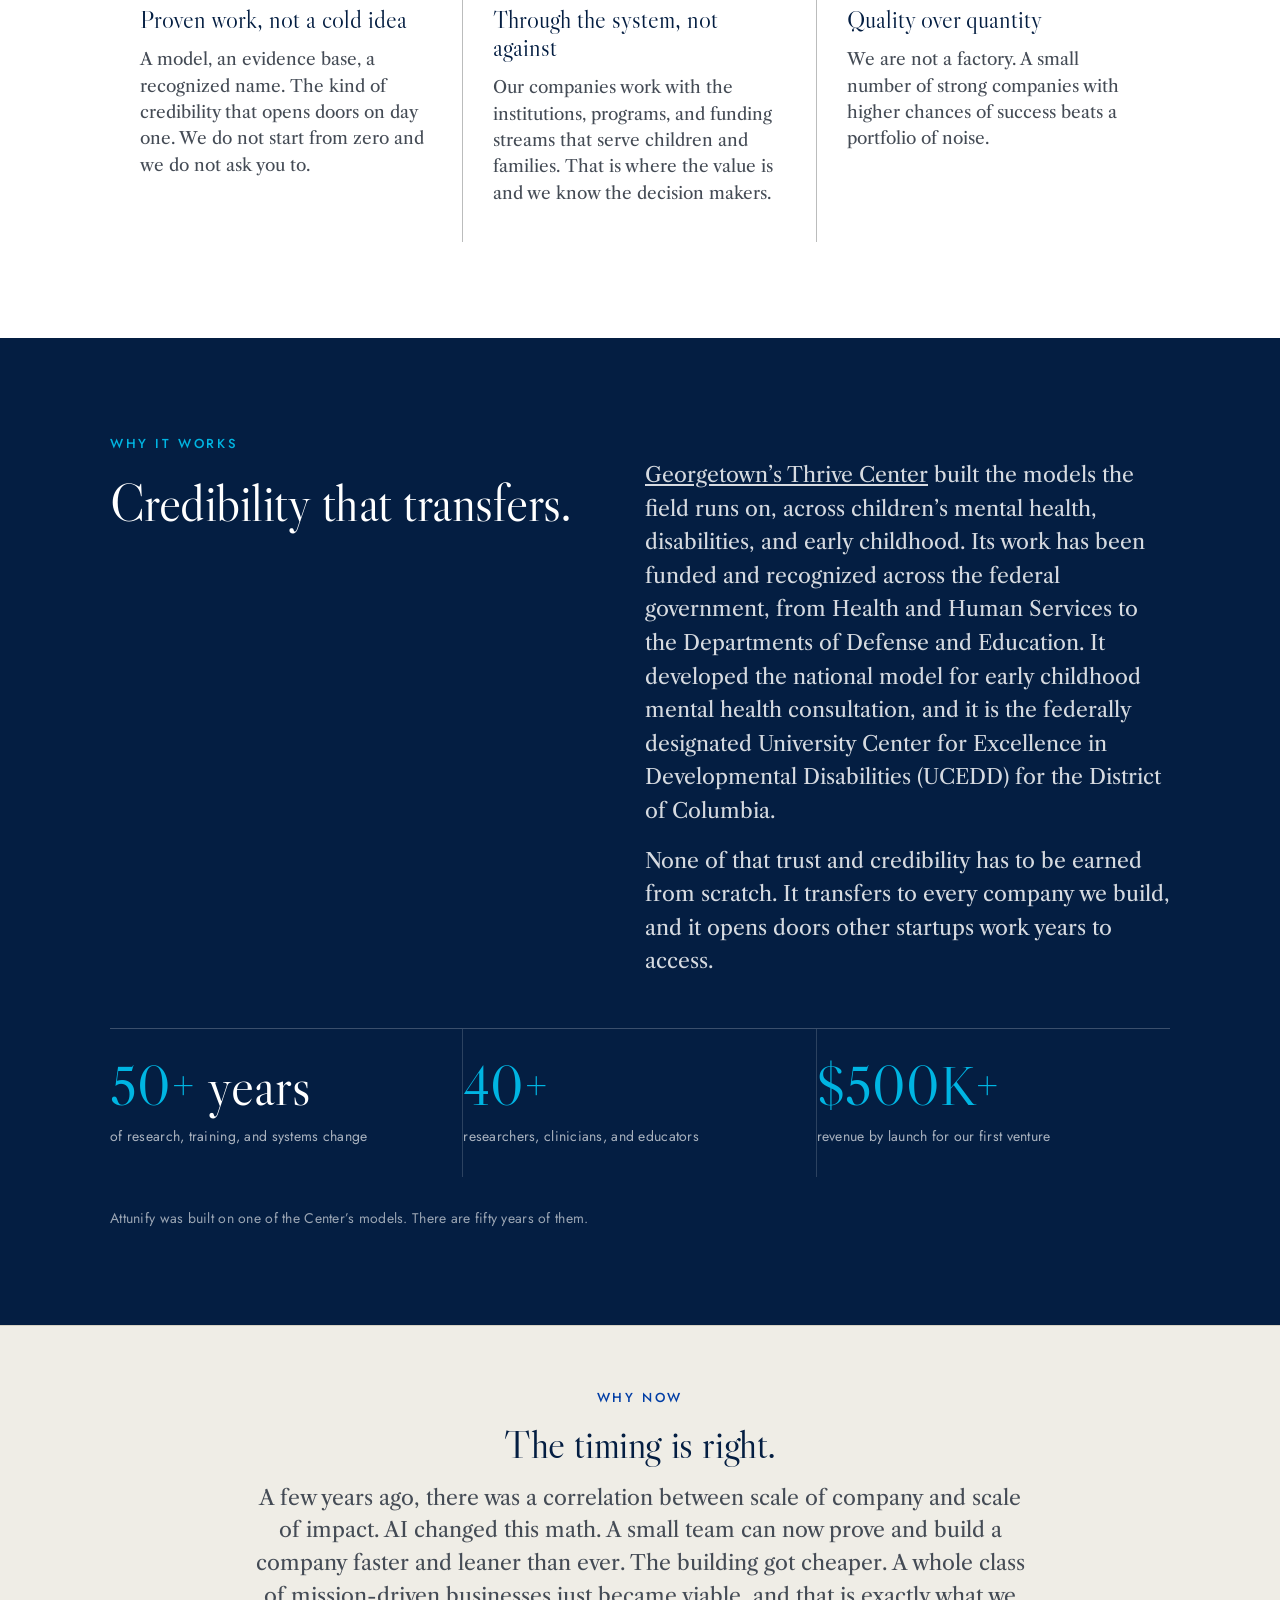
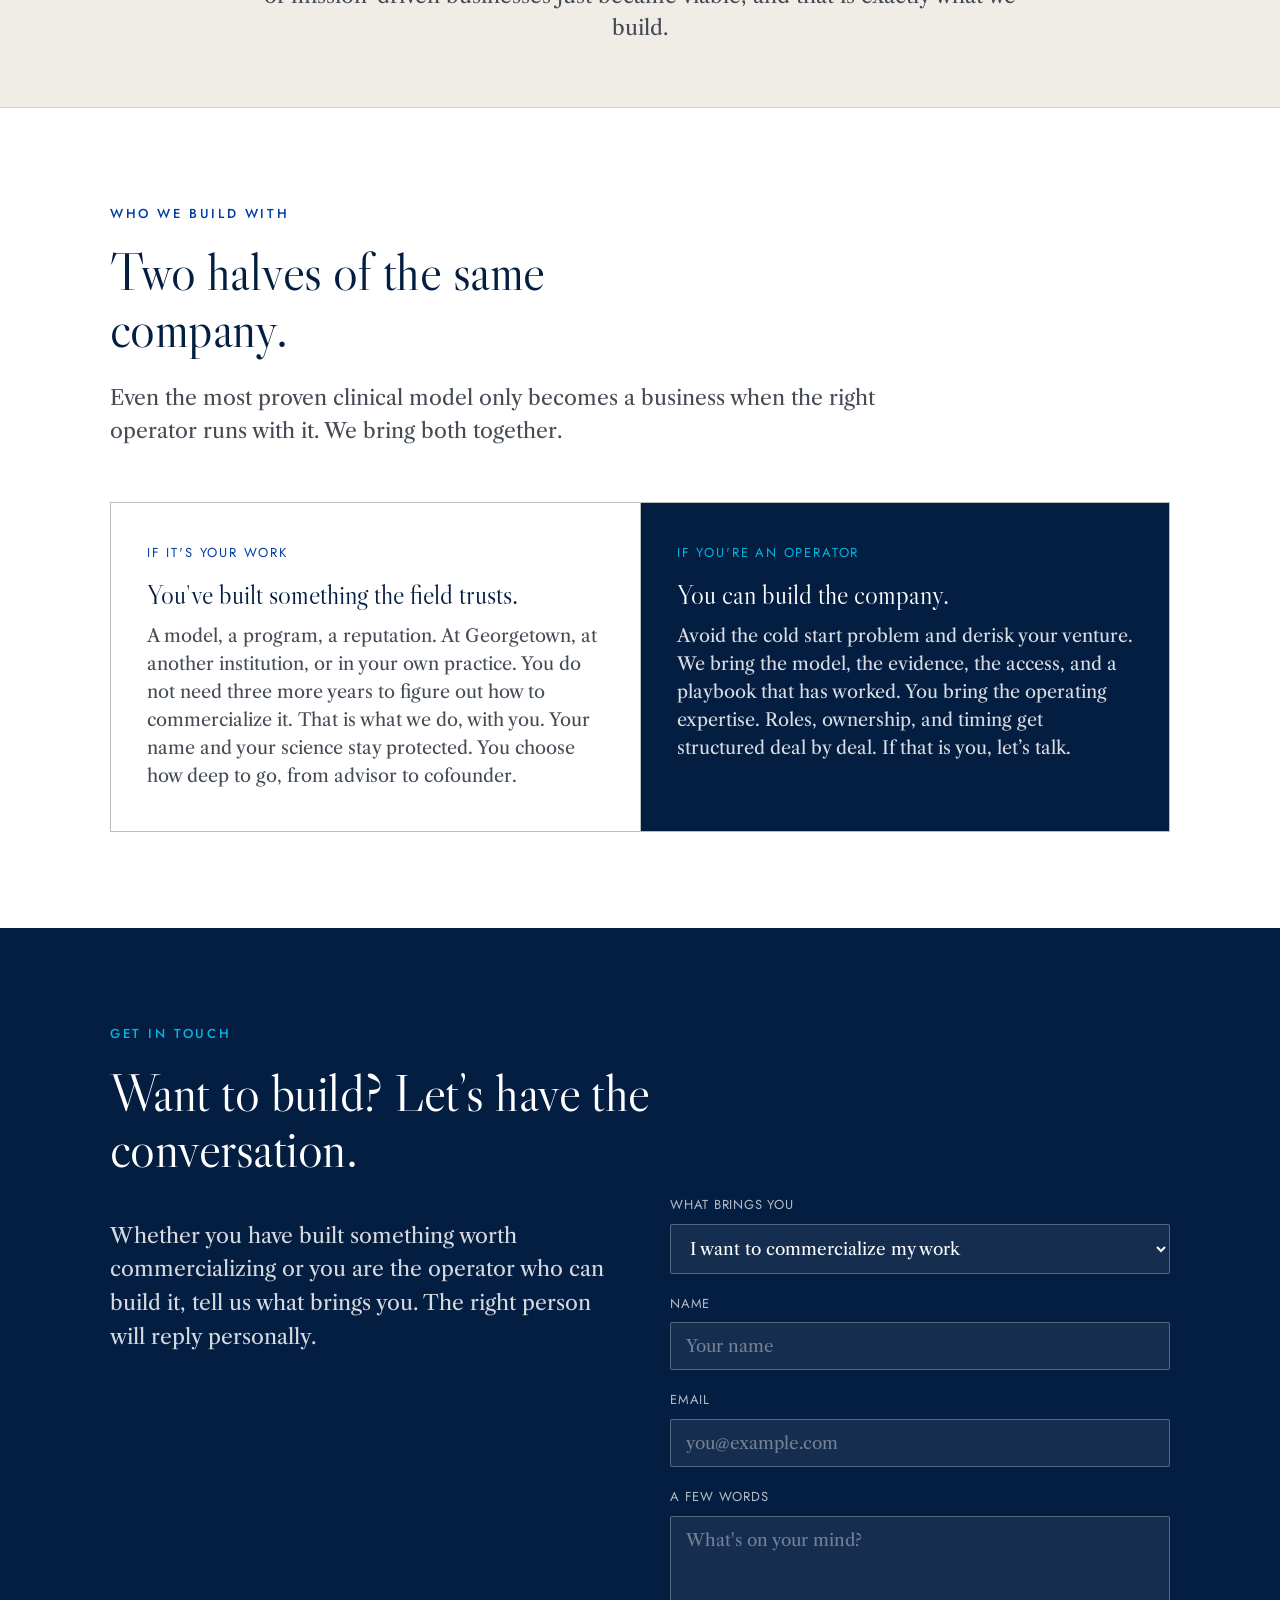
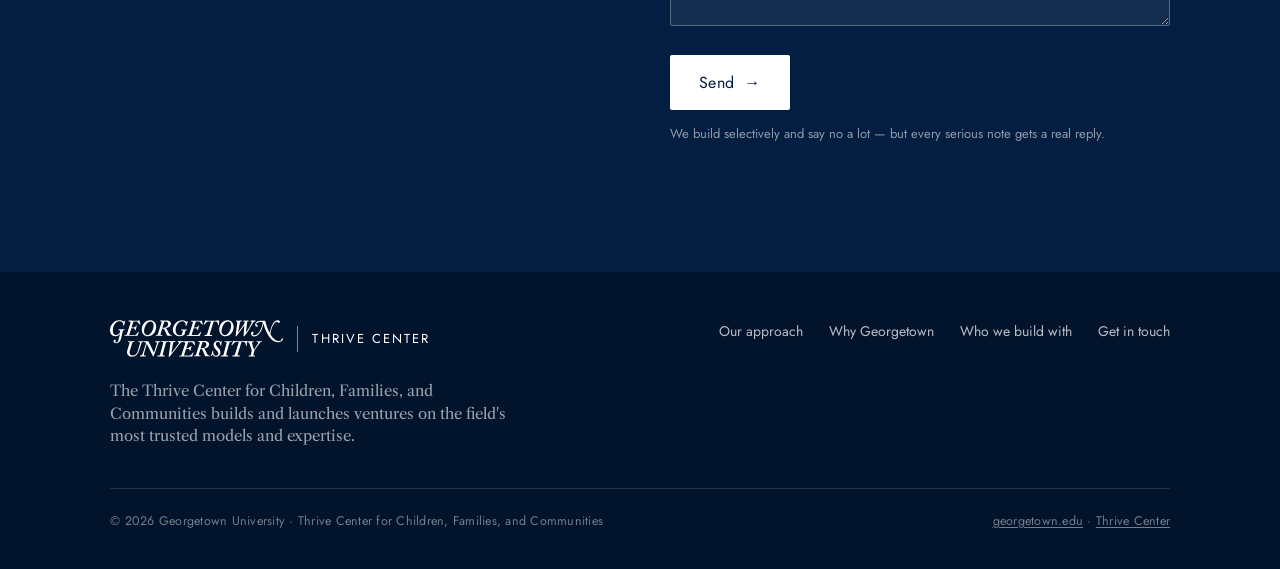
==== commit a76c59fe: "Remove the 'We say no a lot'" ====
--- a/index.html
+++ b/index.html
@@ -223,7 +223,7 @@
     <div class="three">
       <div class="feat"><div class="n">01</div><h3>Proven work, not a cold idea</h3><p>A model, an evidence base, a recognized name. The kind of credibility that opens doors on day one. We do not start from zero and we do not ask you to.</p></div>
       <div class="feat"><div class="n">02</div><h3>Through the system, not against</h3><p>Our companies work with the institutions, programs, and funding streams that serve children and families. That is where the value is and we know the decision makers.</p></div>
-      <div class="feat"><div class="n">03</div><h3>Quality over quantity</h3><p>We say no a lot. We are not a factory. A small number of strong companies with higher chances of success beats a portfolio of noise.</p></div>
+      <div class="feat"><div class="n">03</div><h3>Quality over quantity</h3><p>We are not a factory. A small number of strong companies with higher chances of success beats a portfolio of noise.</p></div>
     </div>
   </div>
 </section>
